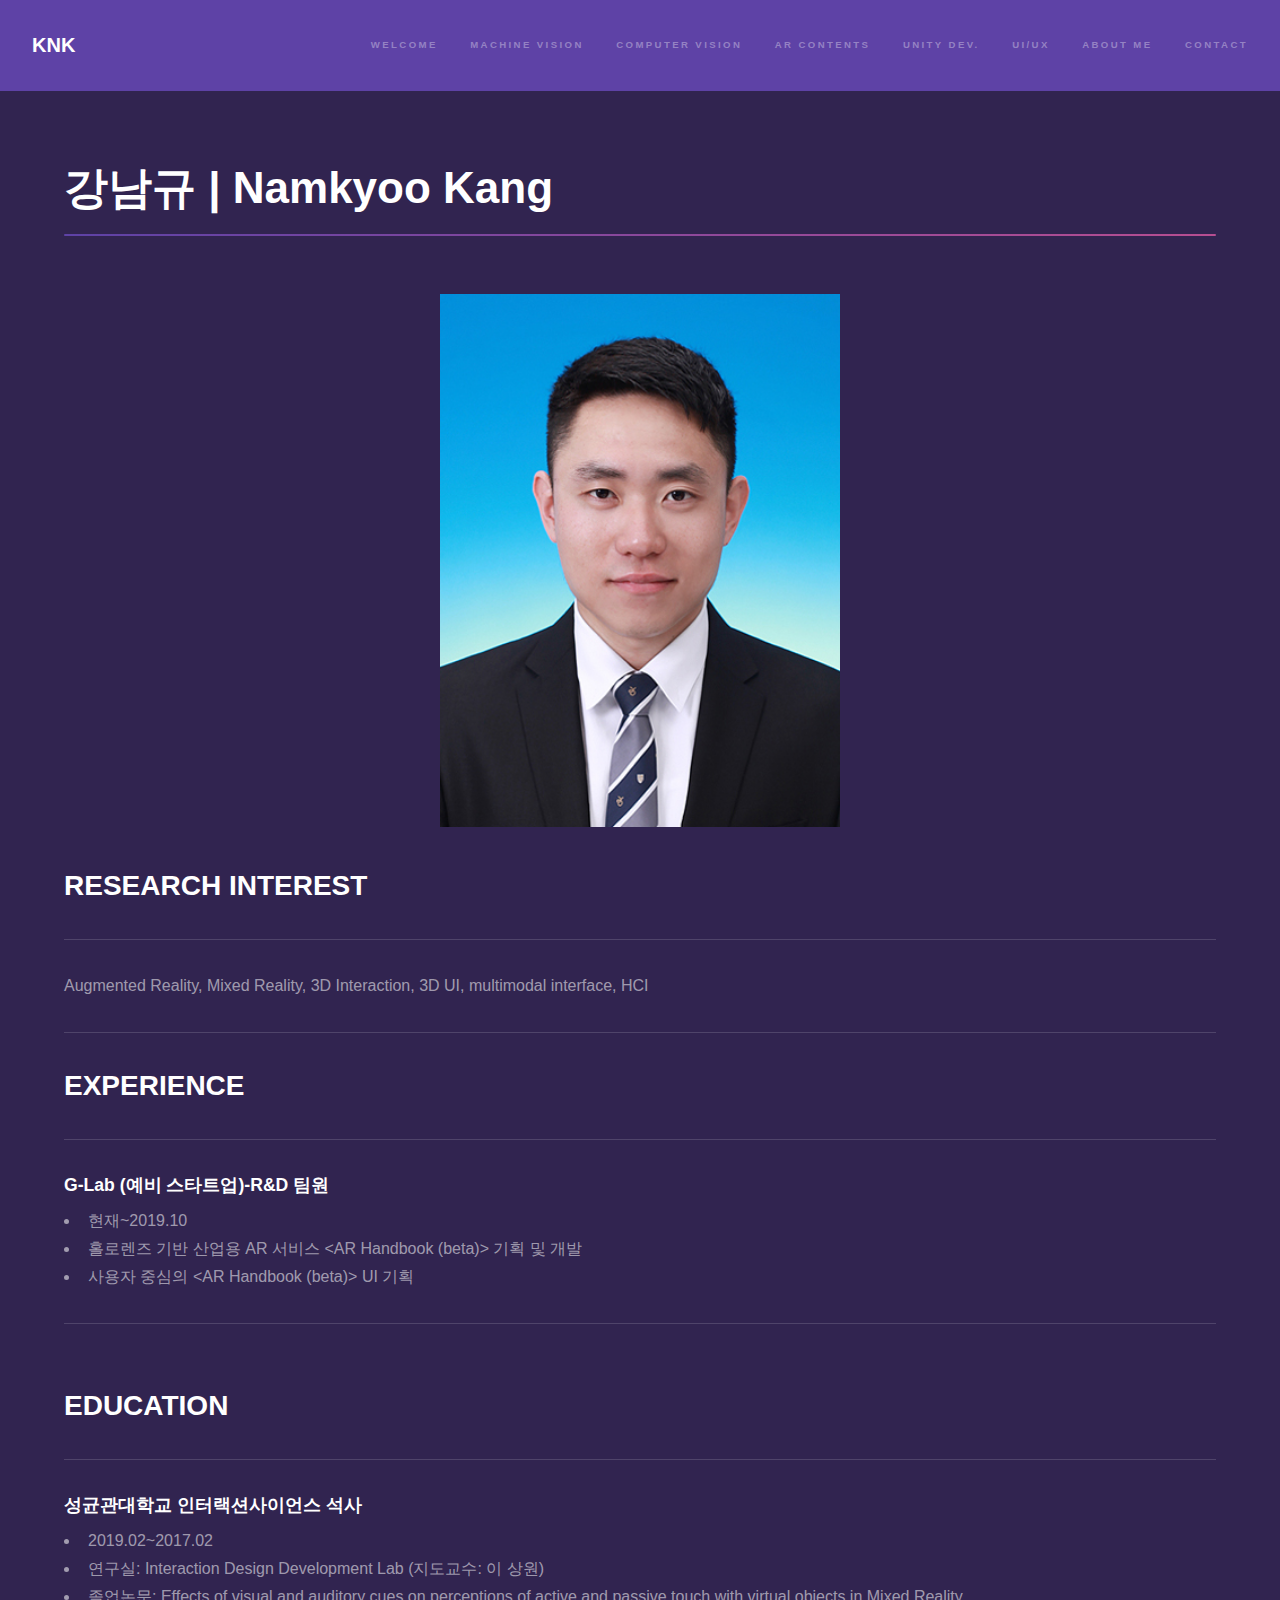
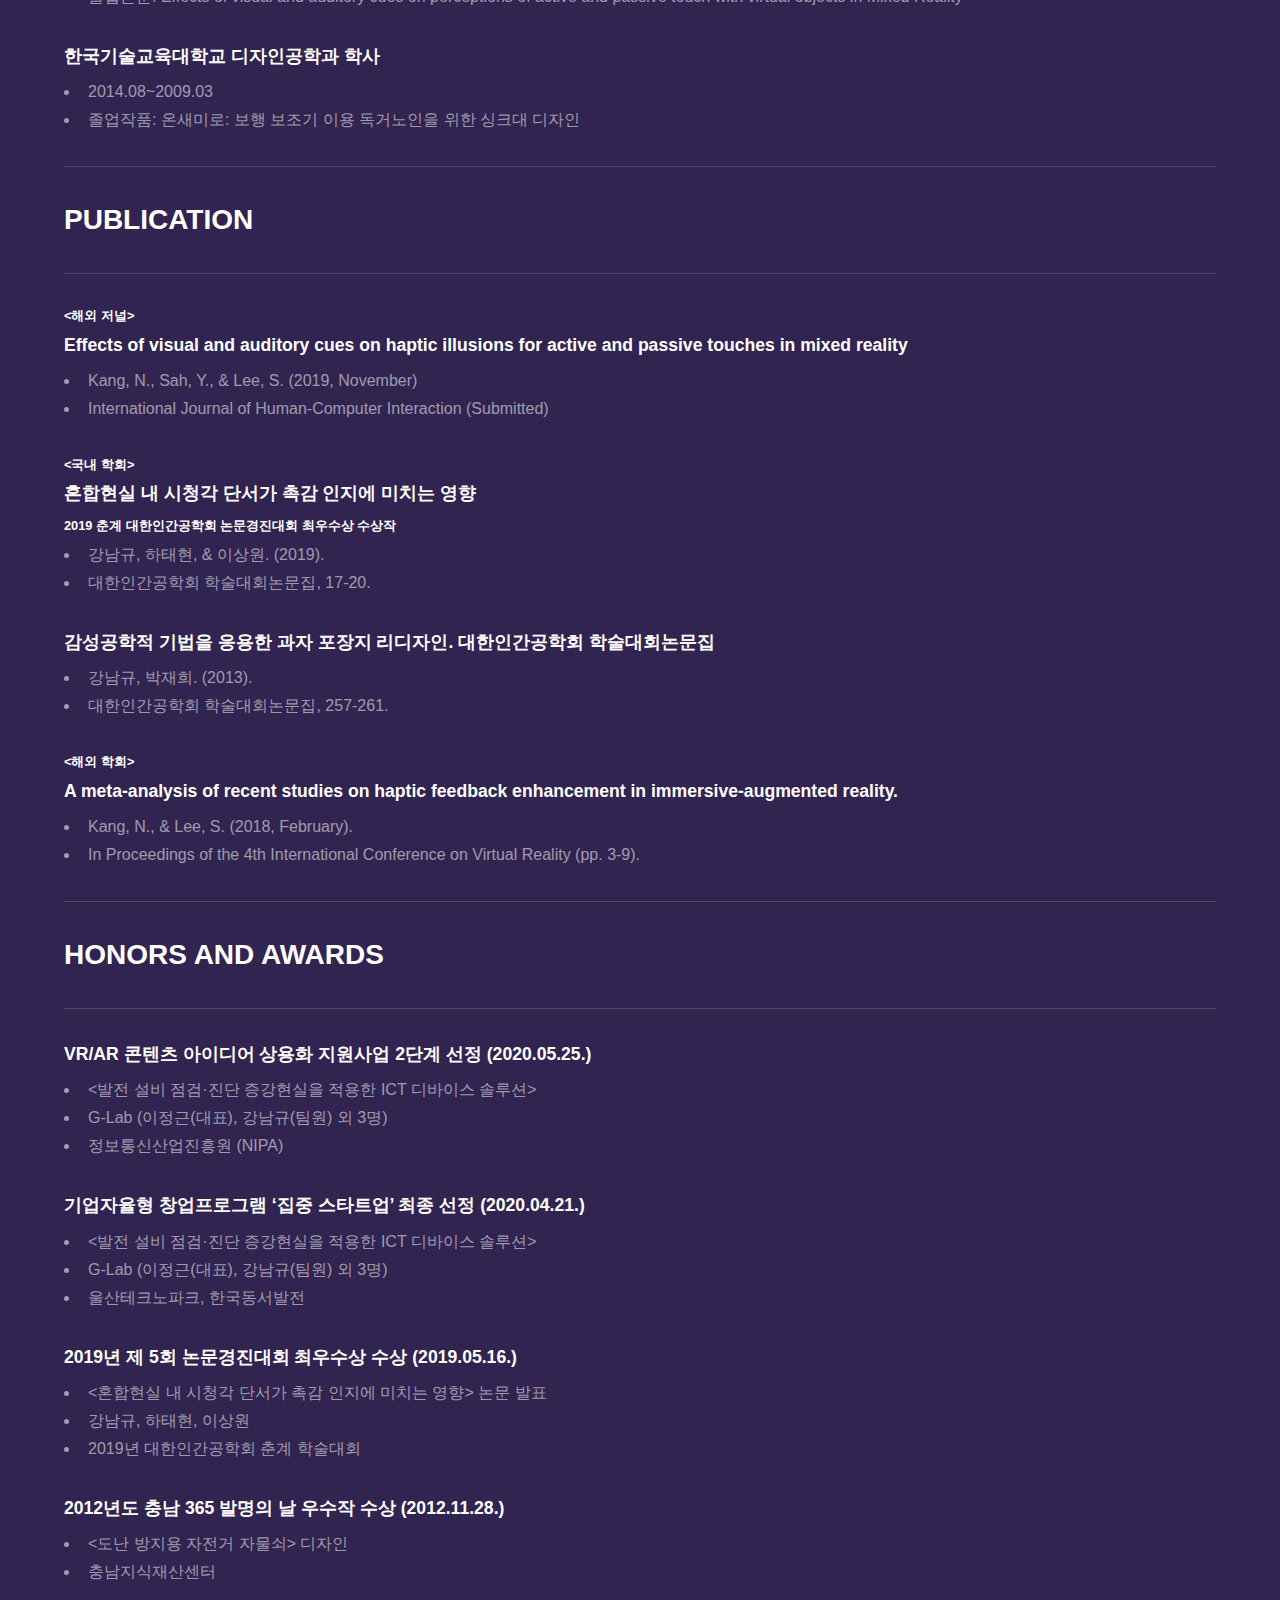
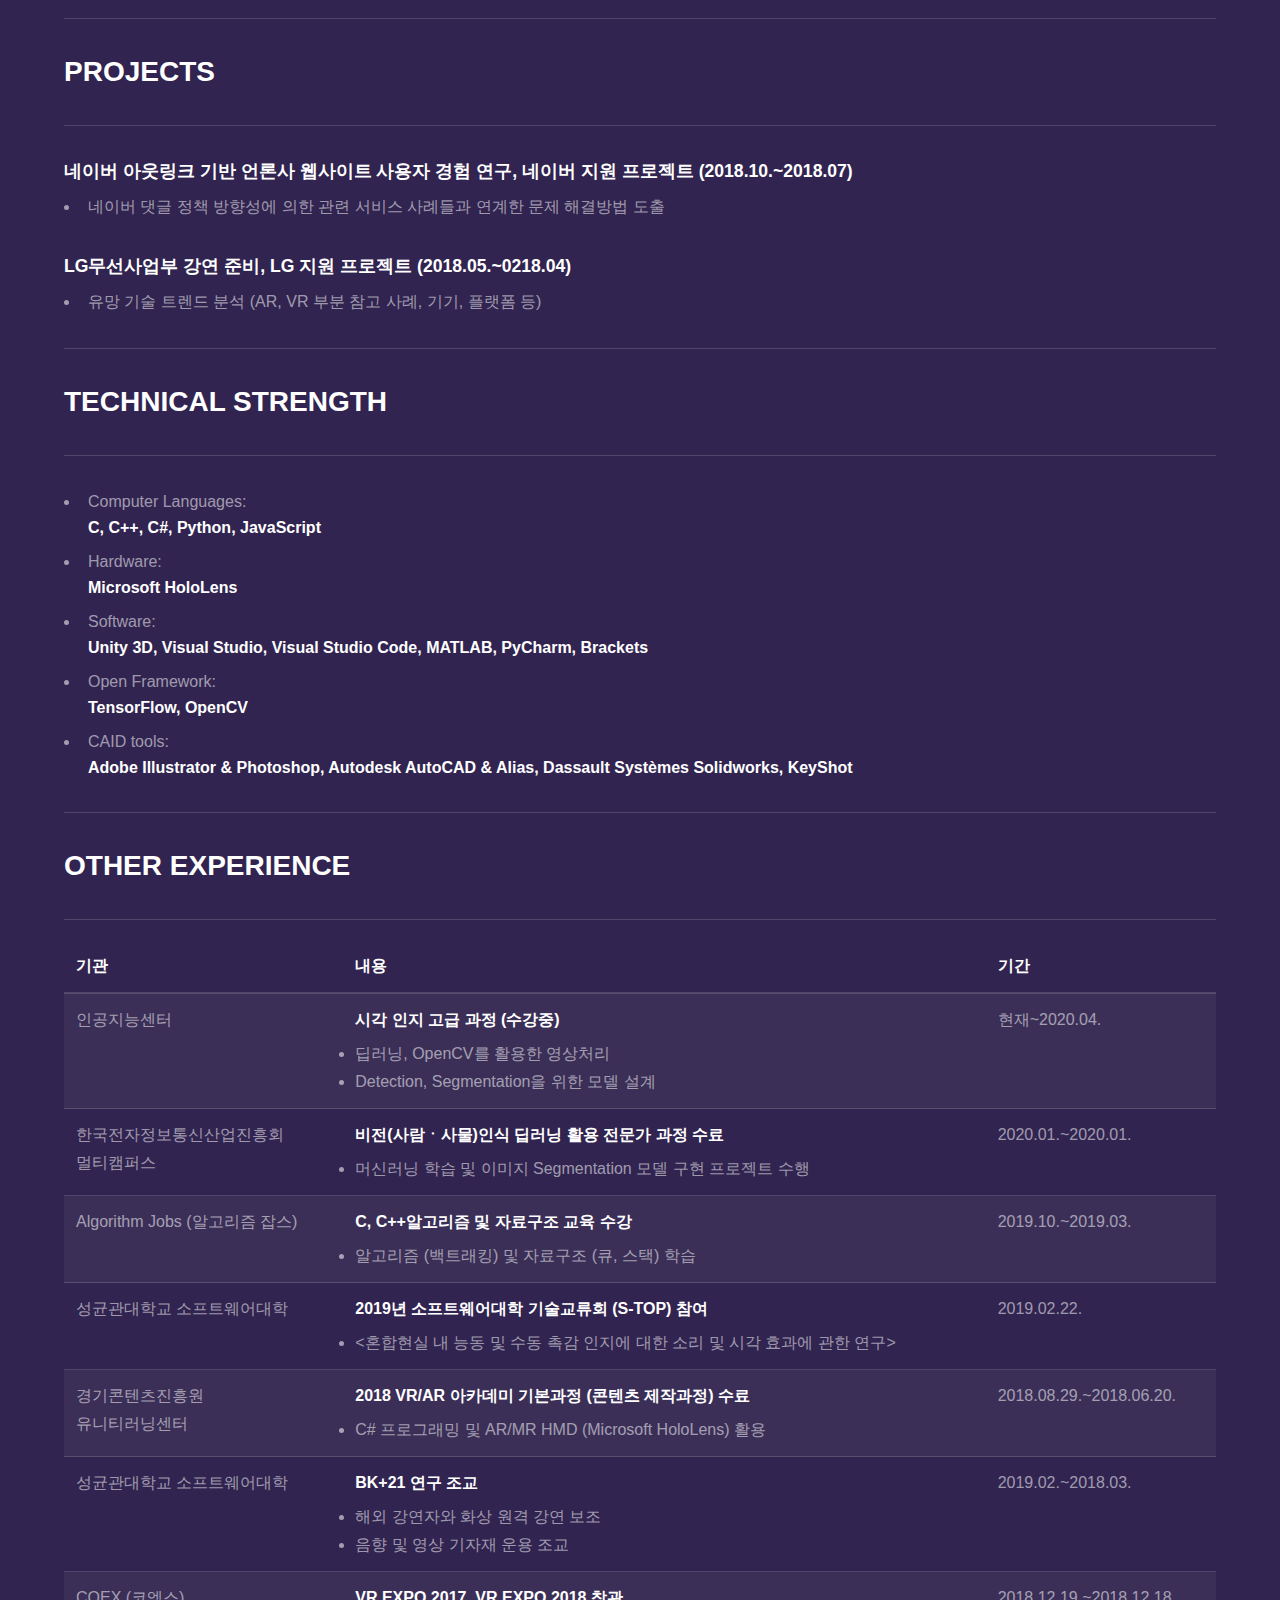
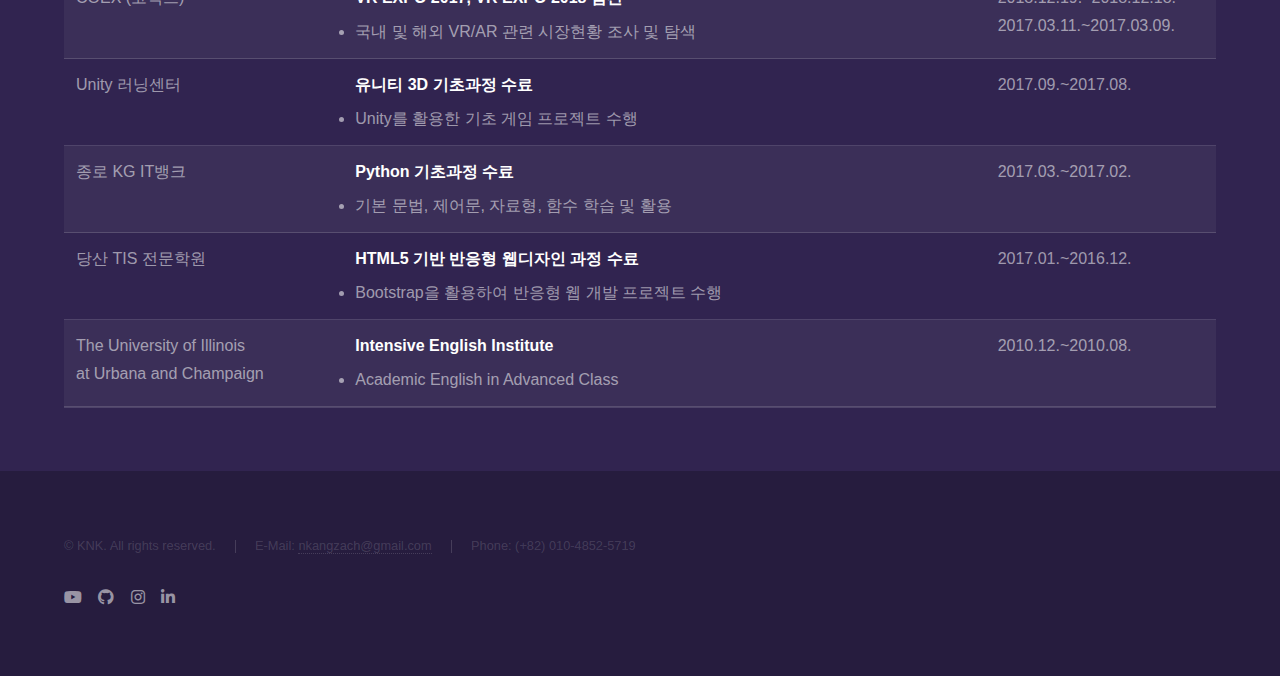
==== about_me.html @ 777b932d "add portfolio" ====
<!DOCTYPE HTML>
<!--
	Hyperspace by HTML5 UP
	html5up.net | @ajlkn
	Free for personal and commercial use under the CCA 3.0 license (html5up.net/license)
-->
<html>
	<head>
		<title>KNK - About Me</title>
		<meta charset="utf-8" />
		<meta name="viewport" content="width=device-width, initial-scale=1, user-scalable=no" />
		<link rel="stylesheet" href="assets/css/main.css" />
		<noscript><link rel="stylesheet" href="assets/css/noscript.css" /></noscript>
	</head>
	<body class="is-preload">

		<!-- Header -->
			<header id="header">
				<a href="index.html" class="title">KNK</a>
				<nav>
					<ul>
						<!-- 
						<li><a href="index.html">Home</a></li>
						<li><a href="generic.html">Generic</a></li>
						<li><a href="elements.html"  class="active">Elements</a></li> 
						-->
						<li><a href="index.html#intro">Welcome</a></li>
						<li><a href="index.html#one1">Machine vision</a></li>
						<li><a href="index.html#one2">Computer vision</a></li>
						<li><a href="index.html#one3">AR Contents</a></li>
						<li><a href="index.html#one4">Unity Dev.</a></li>
						<li><a href="index.html#one5">UI/UX</a></li>
						<li><a href="index.html#two">About Me</a></li>
						<li><a href="#footer">Contact</a></li>
					</ul>
				</nav>
			</header>
		<!-- Wrapper -->
			<div id="wrapper">
				<!-- Main -->
					<section id="main" class="wrapper">
						<div class="inner">
							<h1 class="major">강남규 | Namkyoo Kang</h1>

							<section>
								<div align="center">
									<img src="images/KNK.jpg" alt="" width="400" />
								</div>
								<pre></pre>
							</section>

							<!-- Text -->
								<section>
									<h2>RESEARCH INTEREST</h2>
									<hr />
									<div class="row">
										<div class="col-6 col-12">
											<p>Augmented Reality, Mixed Reality, 3D Interaction, 3D UI, multimodal interface, HCI</p>
											<hr />
										</div>										
									</div>
								</section>
								<section>
									<h2>EXPERIENCE</h2>
									<hr />
									<div class="row">
										<div class="col-6 col-12">
											<h3>G-Lab (예비 스타트업)-R&D 팀원</h3>
											<ul>
												<li>현재~2019.10</li>
												<li>홀로렌즈 기반 산업용 AR 서비스 &lt;AR Handbook (beta)&gt; 기획 및 개발</li>
												<li>사용자 중심의 &lt;AR Handbook (beta)&gt; UI 기획</li>
											</ul>
											<hr />	
										</div>
									</div>
									<pre></pre>
								</section>
								<section>
									<h2>EDUCATION</h2>
									<hr />
									<div class="row">
										<div class="col-6 col-12">
											<h3>성균관대학교 인터랙션사이언스 석사</h3>
											<ul>
												<li>2019.02~2017.02</li>
												<li>연구실: Interaction Design Development Lab (지도교수: 이 상원)</li>
												<li>졸업논문: Effects of visual and auditory cues on perceptions of active and passive touch with virtual objects in Mixed Reality</li>
											</ul>
											<pre></pre>
											<h3>한국기술교육대학교 디자인공학과 학사</h3>
											<ul>
												<li>2014.08~2009.03</li>
												<li>졸업작품: 온새미로: 보행 보조기 이용 독거노인을 위한 싱크대 디자인</li>
											</ul>
											<hr />
										</div>
									</div>
								</section>
								<section>
									<h2>PUBLICATION</h2>
									<hr />
									<div class="row">
										<div class="col-6 col-12">
											<h5>&lt;해외 저널&gt;</h5> 
											<h3>Effects of visual and auditory cues on haptic illusions for active and passive touches in mixed reality</h3>
											<ul>
												<li>Kang, N., Sah, Y., & Lee, S. (2019, November)</li>
												<li>International Journal of Human-Computer Interaction (Submitted)<br></li>
											</ul>
											<h5>&lt;국내 학회&gt;</h5> 
											<h3>혼합현실 내 시청각 단서가 촉감 인지에 미치는 영향</h3>
											<h5>2019 춘계 대한인간공학회 논문경진대회 최우수상 수상작</h5>
											<ul>
												<li>강남규, 하태현, & 이상원. (2019).</li>
												<li>대한인간공학회 학술대회논문집, 17-20.</li>
											</ul>
											<h3>감성공학적 기법을 응용한 과자 포장지 리디자인. 대한인간공학회 학술대회논문집</h3>
											<ul>
												<li>강남규, 박재희. (2013).</li>
												<li>대한인간공학회 학술대회논문집, 257-261.</li>
											</ul>
											<h5>&lt;해외 학회&gt;</h5>
											<h3>A meta-analysis of recent studies on haptic feedback enhancement in immersive-augmented reality.</h3>
											<ul>
												<li>Kang, N., & Lee, S. (2018, February).</li>
												<li>In Proceedings of the 4th International Conference on Virtual Reality (pp. 3-9).</li>
											</ul>
											<hr />
										</div>
									</div>
								</section>
								<section>
									<h2>HONORS AND AWARDS</h2>
									<hr />
									<div class="row">
										<div class="col-6 col-12">
											<h3>VR/AR 콘텐츠 아이디어 상용화 지원사업 2단계 선정 (2020.05.25.)</h3>
											<ul>
												<li>&lt;발전 설비 점검·진단 증강현실을 적용한 ICT 디바이스 솔루션&gt;</li>
												<li>G-Lab (이정근(대표), 강남규(팀원) 외 3명)</li>
												<li>정보통신산업진흥원 (NIPA)</li>
											</ul>
											<h3>기업자율형 창업프로그램 ‘집중 스타트업’ 최종 선정 (2020.04.21.)</h3>											
											<ul>
												<li>&lt;발전 설비 점검·진단 증강현실을 적용한 ICT 디바이스 솔루션&gt;</li>
												<li>G-Lab (이정근(대표), 강남규(팀원) 외 3명)</li>
												<li>울산테크노파크, 한국동서발전</li>
											</ul>
											<pre></pre>
											<h3>2019년 제 5회 논문경진대회 최우수상 수상 (2019.05.16.)</h3>
											<ul>
												<li>&lt;혼합현실 내 시청각 단서가 촉감 인지에 미치는 영향&gt; 논문 발표</li>
												<li>강남규, 하태현, 이상원</li>
												<li>2019년 대한인간공학회 춘계 학술대회</li>
											</ul>
											<pre></pre>
											<h3>2012년도 충남 365 발명의 날 우수작 수상 (2012.11.28.)</h3>
											<ul>
												<li>&lt;도난 방지용 자전거 자물쇠&gt; 디자인</li>
												<li>충남지식재산센터</li>
											</ul>
											<hr />
										</div>
									</div>
								</section>
								<section>
									<h2>PROJECTS</h2>
									<hr />
									<div class="row">
										<div class="col-6 col-12">
											<h3>네이버 아웃링크 기반 언론사 웹사이트 사용자 경험 연구, 네이버 지원 프로젝트 (2018.10.~2018.07)</h3>
											<ul>
												<li>네이버 댓글 정책 방향성에 의한 관련 서비스 사례들과 연계한 문제 해결방법 도출</li>
											</ul>
											<h3>LG무선사업부 강연 준비, LG 지원 프로젝트 (2018.05.~0218.04)</h3>
											<ul>
												<li>유망 기술 트렌드 분석 (AR, VR 부분 참고 사례, 기기, 플랫폼 등)</li>
											</ul>	
											<hr />										
										</div>
									</div>
								</section>
								<section>
									<h2>TECHNICAL STRENGTH</h2>
									<hr />
									<div class="row">
										<div class="col-6 col-12">
											<ul>
												<li>Computer Languages: <h4>C, C++, C#, Python, JavaScript</h4></li>
												<li>Hardware: <h4>Microsoft HoloLens</h4></li>
												<li>Software: <h4>Unity 3D, Visual Studio, Visual Studio Code, MATLAB, PyCharm, Brackets</h4></li>
												<li>Open Framework: <h4>TensorFlow, OpenCV</h4></li>
												<li>CAID tools: <h4>Adobe Illustrator & Photoshop, Autodesk AutoCAD & Alias, Dassault Systèmes Solidworks, KeyShot</h4></li>
											</ul>
											<hr />
										</div>
									</div>
								</section>
								<section>
									<h2>OTHER EXPERIENCE</h2>
									<hr />
									<div class="table-wrapper">
										<table>
											<thead>
												<tr>
													<th>기관</th>
													<th>내용</th>
													<th>기간</th>
												</tr>
											</thead>
											<tbody>
												<tr>
													<td>인공지능센터</td>
													<td><h4>시각 인지 고급 과정 (수강중)</h4> 
															<li>딥러닝, OpenCV를 활용한 영상처리</li>
															<li>Detection, Segmentation을 위한 모델 설계</li>
													</td>
													<td>현재~2020.04.</td>
												</tr>
												<tr>
													<td>한국전자정보통신산업진흥회<br />멀티캠퍼스</td>
													<td><h4>비전(사람ㆍ사물)인식 딥러닝 활용 전문가 과정 수료</h4>
															<li>머신러닝 학습 및 이미지 Segmentation 모델 구현 프로젝트 수행</li>
													</td>
													<td>2020.01.~2020.01.</td>
												</tr>
												<tr>
													<td>Algorithm Jobs (알고리즘 잡스)</td>
													<td><h4>C, C++알고리즘 및 자료구조 교육 수강</h4>
															<li>알고리즘 (백트래킹) 및 자료구조 (큐, 스택) 학습</li>
													</td>
													<td>2019.10.~2019.03.</td>
												</tr>
												<tr>
													<td>성균관대학교 소프트웨어대학</td>
													<td><h4>2019년 소프트웨어대학 기술교류회 (S-TOP) 참여</h4>
															<li>&lt;혼합현실 내 능동 및 수동 촉감 인지에 대한 소리 및 시각 효과에 관한 연구&gt;</li>
													</td>
													<td>2019.02.22.</td>
												</tr>
												<tr>
													<td>경기콘텐츠진흥원<br />유니티러닝센터</td>
													<td><h4>2018 VR/AR 아카데미 기본과정 (콘텐츠 제작과정) 수료</h4>
															<li>C# 프로그래밍 및 AR/MR HMD (Microsoft HoloLens) 활용</li>
													</td>
													<td>2018.08.29.~2018.06.20.</td>
												</tr>
												<tr>
													<td>성균관대학교 소프트웨어대학</td>
													<td><h4>BK+21 연구 조교</h4>
															<li>해외 강연자와 화상 원격 강연 보조</li>
															<li>음향 및 영상 기자재 운용 조교</li>
													</td>
													<td>2019.02.~2018.03.</td>
												</tr>
												<tr>
													<td>COEX (코엑스)</td>
													<td><h4>VR EXPO 2017, VR EXPO 2018 참관</h4>
															<li>국내 및 해외 VR/AR 관련 시장현황 조사 및 탐색</li>
													</td>
													<td>2018.12.19.~2018.12.18.<br />2017.03.11.~2017.03.09.</td>
												</tr>
												<tr>
													<td>Unity 러닝센터</td>
													<td><h4>유니티 3D 기초과정 수료</h4>
														<li>Unity를 활용한 기초 게임 프로젝트 수행</li>
													</td>
													<td>2017.09.~2017.08.</td>
												</tr>
												<tr>
													<td>종로 KG IT뱅크</td>
													<td><h4>Python 기초과정 수료</h4>
														<li>기본 문법, 제어문, 자료형, 함수 학습 및 활용</li>
													</td>
													<td>2017.03.~2017.02.</td>
												</tr>
												<tr>
													<td>당산 TIS 전문학원</td>
													<td><h4>HTML5 기반 반응형 웹디자인 과정 수료</h4>
														<li>Bootstrap을 활용하여 반응형 웹 개발 프로젝트 수행</li>
													</td>
													<td>2017.01.~2016.12.</td>
												</tr>
												<tr>
													<td>The University of Illinois <br />at Urbana and Champaign </td>
													<td><h4>Intensive English Institute</h4>
														<li>Academic English in Advanced Class</li>
													</td>
													<td>2010.12.~2010.08.</td>
												</tr>
											</tbody>
											<tfoot>
												<tr>
													
													
												</tr>
											</tfoot>
										</table>
									</div>
								</section>

						</div>
					</section>
			</div>

		<!-- Footer -->
			<footer id="footer" class="wrapper alt">
				<div class="inner">
					<ul class="menu">
						<li>&copy; KNK. All rights reserved.</li><li>E-Mail: <a href="nkangzach@gmail.com">nkangzach@gmail.com</a></li><li>Phone: (+82) 010-4852-5719</li>
					</ul>
					<ul class="icons">
						<li><a href="https://www.youtube.com/channel/UCaYa99fMhyLiehSfQ4K0WZg" class="icon brands fa-youtube" ><span class="label">YouTube</span></a></li>
						<li><a href="https://github.com/ZachNK" class="icon brands fa-github"><span class="label">GitHub</span></a></li>
						<li><a href="https://www.instagram.com/6fc5ce/" class="icon brands fa-instagram"><span class="label">Instagram</span></a></li>
						<li><a href="https://www.linkedin.com/in/namkyoo-kang-3b7738146/" class="icon brands fa-linkedin-in"><span class="label">LinkedIn</span></a></li>
					</ul>
				</div>
			</footer>

		<!-- Scripts -->
			<script src="assets/js/jquery.min.js"></script>
			<script src="assets/js/jquery.scrollex.min.js"></script>
			<script src="assets/js/jquery.scrolly.min.js"></script>
			<script src="assets/js/browser.min.js"></script>
			<script src="assets/js/breakpoints.min.js"></script>
			<script src="assets/js/util.js"></script>
			<script src="assets/js/main.js"></script>

	</body>
</html>
---- assets/css/main.css ----
@import url(fontawesome-all.min.css);

/*
	Hyperspace by HTML5 UP
	html5up.net | @ajlkn
	Free for personal and commercial use under the CCA 3.0 license (html5up.net/license)
*/

html, body, div, span, applet, object,
iframe, h1, h2, h3, h4, h5, h6, p, blockquote,
pre, a, abbr, acronym, address, big, cite,
code, del, dfn, em, img, ins, kbd, q, s, samp,
small, strike, strong, sub, sup, tt, var, b,
u, i, center, dl, dt, dd, ol, ul, li, fieldset,
form, label, legend, table, caption, tbody,
tfoot, thead, tr, th, td, article, aside,
canvas, details, embed, figure, figcaption,
footer, header, hgroup, menu, nav, output, ruby,
section, summary, time, mark, audio, video {
	margin: 0;
	padding: 0;
	border: 0;
	font-size: 100%;
	font: inherit;
	vertical-align: baseline;}

article, aside, details, figcaption, figure,
footer, header, hgroup, menu, nav, section {
	display: block;}

body {
	line-height: 1;
}

ol, ul {
	list-style: none;
}

blockquote, q {
	quotes: none;
}

	blockquote:before, blockquote:after, q:before, q:after {
		content: '';
		content: none;
	}

table {
	border-collapse: collapse;
	border-spacing: 0;
}

body {
	-webkit-text-size-adjust: none;
}

mark {
	background-color: transparent;
	color: inherit;
}

input::-moz-focus-inner {
	border: 0;
	padding: 0;
}

input, select, textarea {
	-moz-appearance: none;
	-webkit-appearance: none;
	-ms-appearance: none;
	appearance: none;
}

/* Basic */

	@-ms-viewport {
		width: device-width;
	}

	body {
		-ms-overflow-style: scrollbar;
	}

	@media screen and (max-width: 480px) {

		html, body {
			min-width: 320px;
		}

	}

	html {
		box-sizing: border-box;
	}

	*, *:before, *:after {
		box-sizing: inherit;
	}

	body {
		background: #312450;
	}

		body.is-preload *, body.is-preload *:before, body.is-preload *:after {
			-moz-animation: none !important;
			-webkit-animation: none !important;
			-ms-animation: none !important;
			animation: none !important;
			-moz-transition: none !important;
			-webkit-transition: none !important;
			-ms-transition: none !important;
			transition: none !important;
		}
/* 추가 기능 */
/* 감싸는 div */
	.wrap {
		position: relative;
		width: 100%;
		margin: 0 auto;
	}

/* 확대될 타겟이미지*/
	.target {
		display: block;
		width: 100%;
	}

/* 돋보기 */
	.magnifier {
		width: 500px;
		height: 500px;
		position: absolute;
		border-radius: 100%;
		box-shadow: 0 0 0 3px rgba(255, 255, 255, 0.85), 0 0 3px 3px rgba(0, 0, 0, 0.25);
		display: none;
	}


/* Type */

	body, input, select, textarea {
		color: rgba(255, 255, 255, 0.55);
		font-family: Arial, Helvetica, sans-serif;
		font-size: 16.5pt;
		font-weight: normal;
		line-height: 1.75;
		
	}

		@media screen and (max-width: 1680px) {

			body, input, select, textarea {
				font-size: 13pt;
			}

		}

		@media screen and (max-width: 1280px) {

			body, input, select, textarea {
				font-size: 12pt;
			}

		}

		@media screen and (max-width: 360px) {

			body, input, select, textarea {
				font-size: 11pt;
			}

		}

	a {
		-moz-transition: color 0.2s ease, border-bottom-color 0.2s ease;
		-webkit-transition: color 0.2s ease, border-bottom-color 0.2s ease;
		-ms-transition: color 0.2s ease, border-bottom-color 0.2s ease;
		transition: color 0.2s ease, border-bottom-color 0.2s ease;
		border-bottom: dotted 1px rgba(255, 255, 255, 0.35);
		color: inherit;
		text-decoration: none;
	}

		a:hover {
			border-bottom-color: transparent;
			color: #ffffff;
		}

	strong, b {
		color: #ffffff;
		font-weight: bold;
	}

	em, i {
		font-style: italic;
	}

	p {
		margin: 0 0 2em 0;
		
		
	}

	h1, h2, h3, h4, h5, h6 {
		color: #ffffff;
		font-weight: bold;
		line-height: 1.5;
		margin: 0 0 0.5em 0;
	}

		h1 a, h2 a, h3 a, h4 a, h5 a, h6 a {
			color: inherit;
			text-decoration: none;
		}

	h1 {
		font-size: 2.75em;
	}

		h1.major {
			margin: 0 0 1.3em 0;
			position: relative;
			padding-bottom: 0.35em;
		}

			h1.major:after {
				background-image: -moz-linear-gradient(to right, #5e42a6, #b74e91);
				background-image: -webkit-linear-gradient(to right, #5e42a6, #b74e91);
				background-image: -ms-linear-gradient(to right, #5e42a6, #b74e91);
				background-image: linear-gradient(to right, #5e42a6, #b74e91);
				-moz-transition: max-width 0.2s ease;
				-webkit-transition: max-width 0.2s ease;
				-ms-transition: max-width 0.2s ease;
				transition: max-width 0.2s ease;
				border-radius: 0.2em;
				bottom: 0;
				content: '';
				height: 0.05em;
				position: absolute;
				right: 0;
				width: 100%;
			}

	h2 {
		font-size: 1.75em;
	}

	h3 {
		font-size: 1.1em;
	}

	h4 {
		font-size: 1em;
	}

	h5 {
		font-size: 0.8em;
	}

	h6 {
		font-size: 0.6em;
	}

	@media screen and (max-width: 736px) {

		h1 {
			font-size: 2em;
		}

		h2 {
			font-size: 1.25em;
		}

		h3 {
			font-size: 1em;
		}

		h4 {
			font-size: 0.8em;
		}

		h5 {
			font-size: 0.6em;
		}

		h6 {
			font-size: 0.6em;
		}

	}

	sub {
		font-size: 0.8em;
		position: relative;
		top: 0.5em;
	}

	sup {
		font-size: 0.8em;
		position: relative;
		top: -0.5em;
	}

	blockquote {
		border-left: solid 4px rgba(255, 255, 255, 0.15);
		font-style: italic;
		margin: 0 0 2em 0;
		padding: 0.5em 0 0.5em 2em;
	}

	code {
		background: rgba(255, 255, 255, 0.05);
		border-radius: 0.25em;
		border: solid 1px rgba(255, 255, 255, 0.15);
		font-family: "Courier New", monospace;
		font-size: 0.9em;
		margin: 0 0.25em;
		padding: 0.25em 0.65em;
	}

	pre {
		-webkit-overflow-scrolling: touch;
		font-family: "Courier New", monospace;
		font-size: 0.9em;
		margin: 0 0 2em 0;
	}

		pre code {
			display: block;
			line-height: 1.75em;
			padding: 1em 1.5em;
			overflow-x: auto;
		}

	hr {
		border: 0;
		border-bottom: solid 1px rgba(255, 255, 255, 0.15);
		margin: 2em 0;
	}

		hr.major {
			margin: 3em 0;
		}

	.align-left {
		text-align: left;
	}

	.align-center {
		text-align: center;
	}

	.align-right {
		text-align: right;
	}

/* Row */

	.row {
		display: flex;
		flex-wrap: wrap;
		box-sizing: border-box;
		align-items: stretch;
	}

		.row > * {
			box-sizing: border-box;
		}

		.row.gtr-uniform > * > :last-child {
			margin-bottom: 0;
		}

		.row.aln-left {
			justify-content: flex-start;
		}

		.row.aln-center {
			justify-content: center;
		}

		.row.aln-right {
			justify-content: flex-end;
		}

		.row.aln-top {
			align-items: flex-start;
		}

		.row.aln-middle {
			align-items: center;
		}

		.row.aln-bottom {
			align-items: flex-end;
		}

		.row > .imp {
			order: -1;
		}

		.row > .col-1 {
			width: 8.33333%;
		}

		.row > .off-1 {
			margin-left: 8.33333%;
		}

		.row > .col-2 {
			width: 16.66667%;
		}

		.row > .off-2 {
			margin-left: 16.66667%;
		}

		.row > .col-3 {
			width: 25%;
		}

		.row > .off-3 {
			margin-left: 25%;
		}

		.row > .col-4 {
			width: 33.33333%;
		}

		.row > .off-4 {
			margin-left: 33.33333%;
		}

		.row > .col-5 {
			width: 41.66667%;
		}

		.row > .off-5 {
			margin-left: 41.66667%;
		}

		.row > .col-6 {
			width: 50%;
		}

		.row > .off-6 {
			margin-left: 50%;
		}

		.row > .col-7 {
			width: 58.33333%;
		}

		.row > .off-7 {
			margin-left: 58.33333%;
		}

		.row > .col-8 {
			width: 66.66667%;
		}

		.row > .off-8 {
			margin-left: 66.66667%;
		}

		.row > .col-9 {
			width: 75%;
		}

		.row > .off-9 {
			margin-left: 75%;
		}

		.row > .col-10 {
			width: 83.33333%;
		}

		.row > .off-10 {
			margin-left: 83.33333%;
		}

		.row > .col-11 {
			width: 91.66667%;
		}

		.row > .off-11 {
			margin-left: 91.66667%;
		}

		.row > .col-12 {
			width: 100%;
		}

		.row > .off-12 {
			margin-left: 100%;
		}

		.row.gtr-0 {
			margin-top: 0;
			margin-left: 0em;
		}

			.row.gtr-0 > * {
				padding: 0 0 0 0em;
			}

			.row.gtr-0.gtr-uniform {
				margin-top: 0em;
			}

				.row.gtr-0.gtr-uniform > * {
					padding-top: 0em;
				}

		.row.gtr-25 {
			margin-top: 0;
			margin-left: -0.375em;
		}

			.row.gtr-25 > * {
				padding: 0 0 0 0.375em;
			}

			.row.gtr-25.gtr-uniform {
				margin-top: -0.375em;
			}

				.row.gtr-25.gtr-uniform > * {
					padding-top: 0.375em;
				}

		.row.gtr-50 {
			margin-top: 0;
			margin-left: -0.75em;
		}

			.row.gtr-50 > * {
				padding: 0 0 0 0.75em;
			}

			.row.gtr-50.gtr-uniform {
				margin-top: -0.75em;
			}

				.row.gtr-50.gtr-uniform > * {
					padding-top: 0.75em;
				}

		.row {
			margin-top: 0;
			margin-left: -1.5em;
		}

			.row > * {
				padding: 0 0 0 1.5em;
			}

			.row.gtr-uniform {
				margin-top: -1.5em;
			}

				.row.gtr-uniform > * {
					padding-top: 1.5em;
				}

		.row.gtr-150 {
			margin-top: 0;
			margin-left: -2.25em;
		}

			.row.gtr-150 > * {
				padding: 0 0 0 2.25em;
			}

			.row.gtr-150.gtr-uniform {
				margin-top: -2.25em;
			}

				.row.gtr-150.gtr-uniform > * {
					padding-top: 2.25em;
				}

		.row.gtr-200 {
			margin-top: 0;
			margin-left: -3em;
		}

			.row.gtr-200 > * {
				padding: 0 0 0 3em;
			}

			.row.gtr-200.gtr-uniform {
				margin-top: -3em;
			}

				.row.gtr-200.gtr-uniform > * {
					padding-top: 3em;
				}

		@media screen and (max-width: 1680px) {

			.row {
				display: flex;
				flex-wrap: wrap;
				box-sizing: border-box;
				align-items: stretch;
			}

				.row > * {
					box-sizing: border-box;
				}

				.row.gtr-uniform > * > :last-child {
					margin-bottom: 0;
				}

				.row.aln-left {
					justify-content: flex-start;
				}

				.row.aln-center {
					justify-content: center;
				}

				.row.aln-right {
					justify-content: flex-end;
				}

				.row.aln-top {
					align-items: flex-start;
				}

				.row.aln-middle {
					align-items: center;
				}

				.row.aln-bottom {
					align-items: flex-end;
				}

				.row > .imp-xlarge {
					order: -1;
				}

				.row > .col-1-xlarge {
					width: 8.33333%;
				}

				.row > .off-1-xlarge {
					margin-left: 8.33333%;
				}

				.row > .col-2-xlarge {
					width: 16.66667%;
				}

				.row > .off-2-xlarge {
					margin-left: 16.66667%;
				}

				.row > .col-3-xlarge {
					width: 25%;
				}

				.row > .off-3-xlarge {
					margin-left: 25%;
				}

				.row > .col-4-xlarge {
					width: 33.33333%;
				}

				.row > .off-4-xlarge {
					margin-left: 33.33333%;
				}

				.row > .col-5-xlarge {
					width: 41.66667%;
				}

				.row > .off-5-xlarge {
					margin-left: 41.66667%;
				}

				.row > .col-6-xlarge {
					width: 50%;
				}

				.row > .off-6-xlarge {
					margin-left: 50%;
				}

				.row > .col-7-xlarge {
					width: 58.33333%;
				}

				.row > .off-7-xlarge {
					margin-left: 58.33333%;
				}

				.row > .col-8-xlarge {
					width: 66.66667%;
				}

				.row > .off-8-xlarge {
					margin-left: 66.66667%;
				}

				.row > .col-9-xlarge {
					width: 75%;
				}

				.row > .off-9-xlarge {
					margin-left: 75%;
				}

				.row > .col-10-xlarge {
					width: 83.33333%;
				}

				.row > .off-10-xlarge {
					margin-left: 83.33333%;
				}

				.row > .col-11-xlarge {
					width: 91.66667%;
				}

				.row > .off-11-xlarge {
					margin-left: 91.66667%;
				}

				.row > .col-12-xlarge {
					width: 100%;
				}

				.row > .off-12-xlarge {
					margin-left: 100%;
				}

				.row.gtr-0 {
					margin-top: 0;
					margin-left: 0em;
				}

					.row.gtr-0 > * {
						padding: 0 0 0 0em;
					}

					.row.gtr-0.gtr-uniform {
						margin-top: 0em;
					}

						.row.gtr-0.gtr-uniform > * {
							padding-top: 0em;
						}

				.row.gtr-25 {
					margin-top: 0;
					margin-left: -0.375em;
				}

					.row.gtr-25 > * {
						padding: 0 0 0 0.375em;
					}

					.row.gtr-25.gtr-uniform {
						margin-top: -0.375em;
					}

						.row.gtr-25.gtr-uniform > * {
							padding-top: 0.375em;
						}

				.row.gtr-50 {
					margin-top: 0;
					margin-left: -0.75em;
				}

					.row.gtr-50 > * {
						padding: 0 0 0 0.75em;
					}

					.row.gtr-50.gtr-uniform {
						margin-top: -0.75em;
					}

						.row.gtr-50.gtr-uniform > * {
							padding-top: 0.75em;
						}

				.row {
					margin-top: 0;
					margin-left: -1.5em;
				}

					.row > * {
						/* padding: 0 0 0 1.5em; */
						padding: 0 0 0 0;
					}

					.row.gtr-uniform {
						margin-top: -1.5em;
					}

						.row.gtr-uniform > * {
							padding-top: 1.5em;
						}

				.row.gtr-150 {
					margin-top: 0;
					margin-left: -2.25em;
				}

					.row.gtr-150 > * {
						padding: 0 0 0 2.25em;
					}

					.row.gtr-150.gtr-uniform {
						margin-top: -2.25em;
					}

						.row.gtr-150.gtr-uniform > * {
							padding-top: 2.25em;
						}

				.row.gtr-200 {
					margin-top: 0;
					margin-left: -3em;
				}

					.row.gtr-200 > * {
						padding: 0 0 0 3em;
					}

					.row.gtr-200.gtr-uniform {
						margin-top: -3em;
					}

						.row.gtr-200.gtr-uniform > * {
							padding-top: 3em;
						}

		}

		@media screen and (max-width: 1280px) {

			.row {
				display: flex;
				flex-wrap: wrap;
				box-sizing: border-box;
				align-items: stretch;
			}

				.row > * {
					box-sizing: border-box;
				}

				.row.gtr-uniform > * > :last-child {
					margin-bottom: 0;
				}

				.row.aln-left {
					justify-content: flex-start;
				}

				.row.aln-center {
					justify-content: center;
				}

				.row.aln-right {
					justify-content: flex-end;
				}

				.row.aln-top {
					align-items: flex-start;
				}

				.row.aln-middle {
					align-items: center;
				}

				.row.aln-bottom {
					align-items: flex-end;
				}

				.row > .imp-large {
					order: -1;
				}

				.row > .col-1-large {
					width: 8.33333%;
				}

				.row > .off-1-large {
					margin-left: 8.33333%;
				}

				.row > .col-2-large {
					width: 16.66667%;
				}

				.row > .off-2-large {
					margin-left: 16.66667%;
				}

				.row > .col-3-large {
					width: 25%;
				}

				.row > .off-3-large {
					margin-left: 25%;
				}

				.row > .col-4-large {
					width: 33.33333%;
				}

				.row > .off-4-large {
					margin-left: 33.33333%;
				}

				.row > .col-5-large {
					width: 41.66667%;
				}

				.row > .off-5-large {
					margin-left: 41.66667%;
				}

				.row > .col-6-large {
					width: 50%;
				}

				.row > .off-6-large {
					margin-left: 50%;
				}

				.row > .col-7-large {
					width: 58.33333%;
				}

				.row > .off-7-large {
					margin-left: 58.33333%;
				}

				.row > .col-8-large {
					width: 66.66667%;
				}

				.row > .off-8-large {
					margin-left: 66.66667%;
				}

				.row > .col-9-large {
					width: 75%;
				}

				.row > .off-9-large {
					margin-left: 75%;
				}

				.row > .col-10-large {
					width: 83.33333%;
				}

				.row > .off-10-large {
					margin-left: 83.33333%;
				}

				.row > .col-11-large {
					width: 91.66667%;
				}

				.row > .off-11-large {
					margin-left: 91.66667%;
				}

				.row > .col-12-large {
					width: 100%;
				}

				.row > .off-12-large {
					margin-left: 100%;
				}

				.row.gtr-0 {
					margin-top: 0;
					margin-left: 0em;
				}

					.row.gtr-0 > * {
						padding: 0 0 0 0em;
					}

					.row.gtr-0.gtr-uniform {
						margin-top: 0em;
					}

						.row.gtr-0.gtr-uniform > * {
							padding-top: 0em;
						}

				.row.gtr-25 {
					margin-top: 0;
					margin-left: -0.375em;
				}

					.row.gtr-25 > * {
						padding: 0 0 0 0.375em;
					}

					.row.gtr-25.gtr-uniform {
						margin-top: -0.375em;
					}

						.row.gtr-25.gtr-uniform > * {
							padding-top: 0.375em;
						}

				.row.gtr-50 {
					margin-top: 0;
					margin-left: -0.75em;
				}

					.row.gtr-50 > * {
						padding: 0 0 0 0.75em;
					}

					.row.gtr-50.gtr-uniform {
						margin-top: -0.75em;
					}

						.row.gtr-50.gtr-uniform > * {
							padding-top: 0.75em;
						}

				.row {
					margin-top: 0;
					margin-left: -1.5em;
				}

					.row > * {
						padding: 0 0 0 1.5em;
					}

					.row.gtr-uniform {
						margin-top: -1.5em;
					}

						.row.gtr-uniform > * {
							padding-top: 1.5em;
						}

				.row.gtr-150 {
					margin-top: 0;
					margin-left: -2.25em;
				}

					.row.gtr-150 > * {
						padding: 0 0 0 2.25em;
					}

					.row.gtr-150.gtr-uniform {
						margin-top: -2.25em;
					}

						.row.gtr-150.gtr-uniform > * {
							padding-top: 2.25em;
						}

				.row.gtr-200 {
					margin-top: 0;
					margin-left: -3em;
				}

					.row.gtr-200 > * {
						padding: 0 0 0 3em;
					}

					.row.gtr-200.gtr-uniform {
						margin-top: -3em;
					}

						.row.gtr-200.gtr-uniform > * {
							padding-top: 3em;
						}

		}

		@media screen and (max-width: 980px) {

			.row {
				display: flex;
				flex-wrap: wrap;
				box-sizing: border-box;
				align-items: stretch;
			}

				.row > * {
					box-sizing: border-box;
				}

				.row.gtr-uniform > * > :last-child {
					margin-bottom: 0;
				}

				.row.aln-left {
					justify-content: flex-start;
				}

				.row.aln-center {
					justify-content: center;
				}

				.row.aln-right {
					justify-content: flex-end;
				}

				.row.aln-top {
					align-items: flex-start;
				}

				.row.aln-middle {
					align-items: center;
				}

				.row.aln-bottom {
					align-items: flex-end;
				}

				.row > .imp-medium {
					order: -1;
				}

				.row > .col-1-medium {
					width: 8.33333%;
				}

				.row > .off-1-medium {
					margin-left: 8.33333%;
				}

				.row > .col-2-medium {
					width: 16.66667%;
				}

				.row > .off-2-medium {
					margin-left: 16.66667%;
				}

				.row > .col-3-medium {
					width: 25%;
				}

				.row > .off-3-medium {
					margin-left: 25%;
				}

				.row > .col-4-medium {
					width: 33.33333%;
				}

				.row > .off-4-medium {
					margin-left: 33.33333%;
				}

				.row > .col-5-medium {
					width: 41.66667%;
				}

				.row > .off-5-medium {
					margin-left: 41.66667%;
				}

				.row > .col-6-medium {
					width: 50%;
				}

				.row > .off-6-medium {
					margin-left: 50%;
				}

				.row > .col-7-medium {
					width: 58.33333%;
				}

				.row > .off-7-medium {
					margin-left: 58.33333%;
				}

				.row > .col-8-medium {
					width: 66.66667%;
				}

				.row > .off-8-medium {
					margin-left: 66.66667%;
				}

				.row > .col-9-medium {
					width: 75%;
				}

				.row > .off-9-medium {
					margin-left: 75%;
				}

				.row > .col-10-medium {
					width: 83.33333%;
				}

				.row > .off-10-medium {
					margin-left: 83.33333%;
				}

				.row > .col-11-medium {
					width: 91.66667%;
				}

				.row > .off-11-medium {
					margin-left: 91.66667%;
				}

				.row > .col-12-medium {
					width: 100%;
				}

				.row > .off-12-medium {
					margin-left: 100%;
				}

				.row.gtr-0 {
					margin-top: 0;
					margin-left: 0em;
				}

					.row.gtr-0 > * {
						padding: 0 0 0 0em;
					}

					.row.gtr-0.gtr-uniform {
						margin-top: 0em;
					}

						.row.gtr-0.gtr-uniform > * {
							padding-top: 0em;
						}

				.row.gtr-25 {
					margin-top: 0;
					margin-left: -0.375em;
				}

					.row.gtr-25 > * {
						padding: 0 0 0 0.375em;
					}

					.row.gtr-25.gtr-uniform {
						margin-top: -0.375em;
					}

						.row.gtr-25.gtr-uniform > * {
							padding-top: 0.375em;
						}

				.row.gtr-50 {
					margin-top: 0;
					margin-left: -0.75em;
				}

					.row.gtr-50 > * {
						padding: 0 0 0 0.75em;
					}

					.row.gtr-50.gtr-uniform {
						margin-top: -0.75em;
					}

						.row.gtr-50.gtr-uniform > * {
							padding-top: 0.75em;
						}

				.row {
					margin-top: 0;
					margin-left: -1.5em;
				}

					.row > * {
						padding: 0 0 0 1.5em;
					}

					.row.gtr-uniform {
						margin-top: -1.5em;
					}

						.row.gtr-uniform > * {
							padding-top: 1.5em;
						}

				.row.gtr-150 {
					margin-top: 0;
					margin-left: -2.25em;
				}

					.row.gtr-150 > * {
						padding: 0 0 0 2.25em;
					}

					.row.gtr-150.gtr-uniform {
						margin-top: -2.25em;
					}

						.row.gtr-150.gtr-uniform > * {
							padding-top: 2.25em;
						}

				.row.gtr-200 {
					margin-top: 0;
					margin-left: -3em;
				}

					.row.gtr-200 > * {
						padding: 0 0 0 3em;
					}

					.row.gtr-200.gtr-uniform {
						margin-top: -3em;
					}

						.row.gtr-200.gtr-uniform > * {
							padding-top: 3em;
						}

		}

		@media screen and (max-width: 736px) {

			.row {
				display: flex;
				flex-wrap: wrap;
				box-sizing: border-box;
				align-items: stretch;
			}

				.row > * {
					box-sizing: border-box;
				}

				.row.gtr-uniform > * > :last-child {
					margin-bottom: 0;
				}

				.row.aln-left {
					justify-content: flex-start;
				}

				.row.aln-center {
					justify-content: center;
				}

				.row.aln-right {
					justify-content: flex-end;
				}

				.row.aln-top {
					align-items: flex-start;
				}

				.row.aln-middle {
					align-items: center;
				}

				.row.aln-bottom {
					align-items: flex-end;
				}

				.row > .imp-small {
					order: -1;
				}

				.row > .col-1-small {
					width: 8.33333%;
				}

				.row > .off-1-small {
					margin-left: 8.33333%;
				}

				.row > .col-2-small {
					width: 16.66667%;
				}

				.row > .off-2-small {
					margin-left: 16.66667%;
				}

				.row > .col-3-small {
					width: 25%;
				}

				.row > .off-3-small {
					margin-left: 25%;
				}

				.row > .col-4-small {
					width: 33.33333%;
				}

				.row > .off-4-small {
					margin-left: 33.33333%;
				}

				.row > .col-5-small {
					width: 41.66667%;
				}

				.row > .off-5-small {
					margin-left: 41.66667%;
				}

				.row > .col-6-small {
					width: 50%;
				}

				.row > .off-6-small {
					margin-left: 50%;
				}

				.row > .col-7-small {
					width: 58.33333%;
				}

				.row > .off-7-small {
					margin-left: 58.33333%;
				}

				.row > .col-8-small {
					width: 66.66667%;
				}

				.row > .off-8-small {
					margin-left: 66.66667%;
				}

				.row > .col-9-small {
					width: 75%;
				}

				.row > .off-9-small {
					margin-left: 75%;
				}

				.row > .col-10-small {
					width: 83.33333%;
				}

				.row > .off-10-small {
					margin-left: 83.33333%;
				}

				.row > .col-11-small {
					width: 91.66667%;
				}

				.row > .off-11-small {
					margin-left: 91.66667%;
				}

				.row > .col-12-small {
					width: 100%;
				}

				.row > .off-12-small {
					margin-left: 100%;
				}

				.row.gtr-0 {
					margin-top: 0;
					margin-left: 0em;
				}

					.row.gtr-0 > * {
						padding: 0 0 0 0em;
					}

					.row.gtr-0.gtr-uniform {
						margin-top: 0em;
					}

						.row.gtr-0.gtr-uniform > * {
							padding-top: 0em;
						}

				.row.gtr-25 {
					margin-top: 0;
					margin-left: -0.375em;
				}

					.row.gtr-25 > * {
						padding: 0 0 0 0.375em;
					}

					.row.gtr-25.gtr-uniform {
						margin-top: -0.375em;
					}

						.row.gtr-25.gtr-uniform > * {
							padding-top: 0.375em;
						}

				.row.gtr-50 {
					margin-top: 0;
					margin-left: -0.75em;
				}

					.row.gtr-50 > * {
						padding: 0 0 0 0.75em;
					}

					.row.gtr-50.gtr-uniform {
						margin-top: -0.75em;
					}

						.row.gtr-50.gtr-uniform > * {
							padding-top: 0.75em;
						}

				.row {
					margin-top: 0;
					margin-left: -1.5em;
				}

					.row > * {
						padding: 0 0 0 1.5em;
					}

					.row.gtr-uniform {
						margin-top: -1.5em;
					}

						.row.gtr-uniform > * {
							padding-top: 1.5em;
						}

				.row.gtr-150 {
					margin-top: 0;
					margin-left: -2.25em;
				}

					.row.gtr-150 > * {
						padding: 0 0 0 2.25em;
					}

					.row.gtr-150.gtr-uniform {
						margin-top: -2.25em;
					}

						.row.gtr-150.gtr-uniform > * {
							padding-top: 2.25em;
						}

				.row.gtr-200 {
					margin-top: 0;
					margin-left: -3em;
				}

					.row.gtr-200 > * {
						padding: 0 0 0 3em;
					}

					.row.gtr-200.gtr-uniform {
						margin-top: -3em;
					}

						.row.gtr-200.gtr-uniform > * {
							padding-top: 3em;
						}

		}

		@media screen and (max-width: 480px) {

			.row {
				display: flex;
				flex-wrap: wrap;
				box-sizing: border-box;
				align-items: stretch;
			}

				.row > * {
					box-sizing: border-box;
				}

				.row.gtr-uniform > * > :last-child {
					margin-bottom: 0;
				}

				.row.aln-left {
					justify-content: flex-start;
				}

				.row.aln-center {
					justify-content: center;
				}

				.row.aln-right {
					justify-content: flex-end;
				}

				.row.aln-top {
					align-items: flex-start;
				}

				.row.aln-middle {
					align-items: center;
				}

				.row.aln-bottom {
					align-items: flex-end;
				}

				.row > .imp-xsmall {
					order: -1;
				}

				.row > .col-1-xsmall {
					width: 8.33333%;
				}

				.row > .off-1-xsmall {
					margin-left: 8.33333%;
				}

				.row > .col-2-xsmall {
					width: 16.66667%;
				}

				.row > .off-2-xsmall {
					margin-left: 16.66667%;
				}

				.row > .col-3-xsmall {
					width: 25%;
				}

				.row > .off-3-xsmall {
					margin-left: 25%;
				}

				.row > .col-4-xsmall {
					width: 33.33333%;
				}

				.row > .off-4-xsmall {
					margin-left: 33.33333%;
				}

				.row > .col-5-xsmall {
					width: 41.66667%;
				}

				.row > .off-5-xsmall {
					margin-left: 41.66667%;
				}

				.row > .col-6-xsmall {
					width: 50%;
				}

				.row > .off-6-xsmall {
					margin-left: 50%;
				}

				.row > .col-7-xsmall {
					width: 58.33333%;
				}

				.row > .off-7-xsmall {
					margin-left: 58.33333%;
				}

				.row > .col-8-xsmall {
					width: 66.66667%;
				}

				.row > .off-8-xsmall {
					margin-left: 66.66667%;
				}

				.row > .col-9-xsmall {
					width: 75%;
				}

				.row > .off-9-xsmall {
					margin-left: 75%;
				}

				.row > .col-10-xsmall {
					width: 83.33333%;
				}

				.row > .off-10-xsmall {
					margin-left: 83.33333%;
				}

				.row > .col-11-xsmall {
					width: 91.66667%;
				}

				.row > .off-11-xsmall {
					margin-left: 91.66667%;
				}

				.row > .col-12-xsmall {
					width: 100%;
				}

				.row > .off-12-xsmall {
					margin-left: 100%;
				}

				.row.gtr-0 {
					margin-top: 0;
					margin-left: 0em;
				}

					.row.gtr-0 > * {
						padding: 0 0 0 0em;
					}

					.row.gtr-0.gtr-uniform {
						margin-top: 0em;
					}

						.row.gtr-0.gtr-uniform > * {
							padding-top: 0em;
						}

				.row.gtr-25 {
					margin-top: 0;
					margin-left: -0.375em;
				}

					.row.gtr-25 > * {
						padding: 0 0 0 0.375em;
					}

					.row.gtr-25.gtr-uniform {
						margin-top: -0.375em;
					}

						.row.gtr-25.gtr-uniform > * {
							padding-top: 0.375em;
						}

				.row.gtr-50 {
					margin-top: 0;
					margin-left: -0.75em;
				}

					.row.gtr-50 > * {
						padding: 0 0 0 0.75em;
					}

					.row.gtr-50.gtr-uniform {
						margin-top: -0.75em;
					}

						.row.gtr-50.gtr-uniform > * {
							padding-top: 0.75em;
						}

				.row {
					margin-top: 0;
					margin-left: -1.5em;
				}

					.row > * {
						padding: 0 0 0 1.5em;
					}

					.row.gtr-uniform {
						margin-top: -1.5em;
					}

						.row.gtr-uniform > * {
							padding-top: 1.5em;
						}

				.row.gtr-150 {
					margin-top: 0;
					margin-left: -2.25em;
				}

					.row.gtr-150 > * {
						padding: 0 0 0 2.25em;
					}

					.row.gtr-150.gtr-uniform {
						margin-top: -2.25em;
					}

						.row.gtr-150.gtr-uniform > * {
							padding-top: 2.25em;
						}

				.row.gtr-200 {
					margin-top: 0;
					margin-left: -3em;
				}

					.row.gtr-200 > * {
						padding: 0 0 0 3em;
					}

					.row.gtr-200.gtr-uniform {
						margin-top: -3em;
					}

						.row.gtr-200.gtr-uniform > * {
							padding-top: 3em;
						}

		}

/* Box */

	.box {
		border-radius: 0.25em;
		border: solid 1px rgba(255, 255, 255, 0.15);
		margin-bottom: 2em;
		padding: 1.5em;
	}

		.box > :last-child,
		.box > :last-child > :last-child,
		.box > :last-child > :last-child > :last-child {
			margin-bottom: 0;
		}

		.box.alt {
			border: 0;
			border-radius: 0;
			padding: 0;
		}

/* Button */

	input[type="submit"],
	input[type="reset"],
	input[type="button"],
	button,
	.button {
		-moz-appearance: none;
		-webkit-appearance: none;
		-ms-appearance: none;
		appearance: none;
		-moz-transition: border-color 0.2s ease;
		-webkit-transition: border-color 0.2s ease;
		-ms-transition: border-color 0.2s ease;
		transition: border-color 0.2s ease;
		background-color: transparent;
		border: solid 1px !important;
		border-color: rgba(255, 255, 255, 0.15) !important;
		border-radius: 3em;
		color: #ffffff !important;
		cursor: pointer;
		display: inline-block;
		font-size: 0.6em;
		font-weight: bold;
		height: calc(4.75em + 2px);
		letter-spacing: 0.25em;
		line-height: 4.75em;
		outline: 0;
		padding: 0 3.75em;
		position: relative;
		text-align: center;
		text-decoration: none;
		text-transform: uppercase;
		white-space: nowrap;
	}

		input[type="submit"]:after,
		input[type="reset"]:after,
		input[type="button"]:after,
		button:after,
		.button:after {
			-moz-transform: scale(0.25);
			-webkit-transform: scale(0.25);
			-ms-transform: scale(0.25);
			transform: scale(0.25);
			pointer-events: none;
			-moz-transition: opacity 0.2s ease, -moz-transform 0.2s ease;
			-webkit-transition: opacity 0.2s ease, -webkit-transform 0.2s ease;
			-ms-transition: opacity 0.2s ease, -ms-transform 0.2s ease;
			transition: opacity 0.2s ease, transform 0.2s ease;
			background: #ffffff;
			border-radius: 3em;
			content: '';
			height: 100%;
			left: 0;
			opacity: 0;
			position: absolute;
			top: 0;
			width: 100%;
		}

		input[type="submit"].icon:before,
		input[type="reset"].icon:before,
		input[type="button"].icon:before,
		button.icon:before,
		.button.icon:before {
			margin-right: 0.75em;
		}

		input[type="submit"].fit,
		input[type="reset"].fit,
		input[type="button"].fit,
		button.fit,
		.button.fit {
			width: 100%;
		}

		input[type="submit"].small,
		input[type="reset"].small,
		input[type="button"].small,
		button.small,
		.button.small {
			font-size: 0.4em;
		}

		input[type="submit"].large,
		input[type="reset"].large,
		input[type="button"].large,
		button.large,
		.button.large {
			font-size: 0.8em;
		}

		input[type="submit"].primary,
		input[type="reset"].primary,
		input[type="button"].primary,
		button.primary,
		.button.primary {
			background-color: #ffffff;
			color: #312450 !important;
		}

			input[type="submit"].primary:after,
			input[type="reset"].primary:after,
			input[type="button"].primary:after,
			button.primary:after,
			.button.primary:after {
				display: none;
			}

		input[type="submit"].disabled, input[type="submit"]:disabled,
		input[type="reset"].disabled,
		input[type="reset"]:disabled,
		input[type="button"].disabled,
		input[type="button"]:disabled,
		button.disabled,
		button:disabled,
		.button.disabled,
		.button:disabled {
			cursor: default;
			opacity: 0.5;
			pointer-events: none;
		}

		input[type="submit"]:hover,
		input[type="reset"]:hover,
		input[type="button"]:hover,
		button:hover,
		.button:hover {
			border-color: rgba(255, 255, 255, 0.55) !important;
		}

			input[type="submit"]:hover:after,
			input[type="reset"]:hover:after,
			input[type="button"]:hover:after,
			button:hover:after,
			.button:hover:after {
				opacity: 0.05;
				-moz-transform: scale(1);
				-webkit-transform: scale(1);
				-ms-transform: scale(1);
				transform: scale(1);
			}

			input[type="submit"]:hover:active,
			input[type="reset"]:hover:active,
			input[type="button"]:hover:active,
			button:hover:active,
			.button:hover:active {
				border-color: #ffffff !important;
			}

				input[type="submit"]:hover:active:after,
				input[type="reset"]:hover:active:after,
				input[type="button"]:hover:active:after,
				button:hover:active:after,
				.button:hover:active:after {
					opacity: 0.1;
				}

/* Features */

	.features {
		display: -moz-flex;
		display: -webkit-flex;
		display: -ms-flex;
		display: flex;
		-moz-flex-wrap: wrap;
		-webkit-flex-wrap: wrap;
		-ms-flex-wrap: wrap;
		flex-wrap: wrap;
		border-radius: 0.25em;
		border: solid 1px rgba(255, 255, 255, 0.15);
		background: rgba(255, 255, 255, 0.05);
		margin: 0 0 2em 0;
	}

		.features section {
			padding: 3.5em 3em 1em 7em ;
			width: 50%;
			border-top: solid 1px rgba(255, 255, 255, 0.15);
			position: relative;
		}

			.features section:nth-child(-n + 2) {
				border-top-width: 0;
			}

			.features section:nth-child(2n) {
				border-left: solid 1px rgba(255, 255, 255, 0.15);
			}

			.features section .icon {
				-moz-transition: opacity 0.5s ease, -moz-transform 0.5s ease;
				-webkit-transition: opacity 0.5s ease, -webkit-transform 0.5s ease;
				-ms-transition: opacity 0.5s ease, -ms-transform 0.5s ease;
				transition: opacity 0.5s ease, transform 0.5s ease;
				-moz-transition-delay: 1s;
				-webkit-transition-delay: 1s;
				-ms-transition-delay: 1s;
				transition-delay: 1s;
				-moz-transform: scale(1);
				-webkit-transform: scale(1);
				-ms-transform: scale(1);
				transform: scale(1);
				position: absolute;
				left: 3em;
				top: 3em;
				opacity: 1;
			}

			.features section:nth-child(1) .icon {
				-moz-transition-delay: 0.15s;
				-webkit-transition-delay: 0.15s;
				-ms-transition-delay: 0.15s;
				transition-delay: 0.15s;
			}

			.features section:nth-child(2) .icon {
				-moz-transition-delay: 0.3s;
				-webkit-transition-delay: 0.3s;
				-ms-transition-delay: 0.3s;
				transition-delay: 0.3s;
			}

			.features section:nth-child(3) .icon {
				-moz-transition-delay: 0.45s;
				-webkit-transition-delay: 0.45s;
				-ms-transition-delay: 0.45s;
				transition-delay: 0.45s;
			}

			.features section:nth-child(4) .icon {
				-moz-transition-delay: 0.6s;
				-webkit-transition-delay: 0.6s;
				-ms-transition-delay: 0.6s;
				transition-delay: 0.6s;
			}

			.features section:nth-child(5) .icon {
				-moz-transition-delay: 0.75s;
				-webkit-transition-delay: 0.75s;
				-ms-transition-delay: 0.75s;
				transition-delay: 0.75s;
			}

			.features section:nth-child(6) .icon {
				-moz-transition-delay: 0.9s;
				-webkit-transition-delay: 0.9s;
				-ms-transition-delay: 0.9s;
				transition-delay: 0.9s;
			}

			.features section:nth-child(7) .icon {
				-moz-transition-delay: 1.05s;
				-webkit-transition-delay: 1.05s;
				-ms-transition-delay: 1.05s;
				transition-delay: 1.05s;
			}

			.features section:nth-child(8) .icon {
				-moz-transition-delay: 1.2s;
				-webkit-transition-delay: 1.2s;
				-ms-transition-delay: 1.2s;
				transition-delay: 1.2s;
			}

			.features section:nth-child(9) .icon {
				-moz-transition-delay: 1.35s;
				-webkit-transition-delay: 1.35s;
				-ms-transition-delay: 1.35s;
				transition-delay: 1.35s;
			}

			.features section:nth-child(10) .icon {
				-moz-transition-delay: 1.5s;
				-webkit-transition-delay: 1.5s;
				-ms-transition-delay: 1.5s;
				transition-delay: 1.5s;
			}

			.features section:nth-child(11) .icon {
				-moz-transition-delay: 1.65s;
				-webkit-transition-delay: 1.65s;
				-ms-transition-delay: 1.65s;
				transition-delay: 1.65s;
			}

			.features section:nth-child(12) .icon {
				-moz-transition-delay: 1.8s;
				-webkit-transition-delay: 1.8s;
				-ms-transition-delay: 1.8s;
				transition-delay: 1.8s;
			}

			.features section:nth-child(13) .icon {
				-moz-transition-delay: 1.95s;
				-webkit-transition-delay: 1.95s;
				-ms-transition-delay: 1.95s;
				transition-delay: 1.95s;
			}

			.features section:nth-child(14) .icon {
				-moz-transition-delay: 2.1s;
				-webkit-transition-delay: 2.1s;
				-ms-transition-delay: 2.1s;
				transition-delay: 2.1s;
			}

			.features section:nth-child(15) .icon {
				-moz-transition-delay: 2.25s;
				-webkit-transition-delay: 2.25s;
				-ms-transition-delay: 2.25s;
				transition-delay: 2.25s;
			}

			.features section:nth-child(16) .icon {
				-moz-transition-delay: 2.4s;
				-webkit-transition-delay: 2.4s;
				-ms-transition-delay: 2.4s;
				transition-delay: 2.4s;
			}

			.features section:nth-child(17) .icon {
				-moz-transition-delay: 2.55s;
				-webkit-transition-delay: 2.55s;
				-ms-transition-delay: 2.55s;
				transition-delay: 2.55s;
			}

			.features section:nth-child(18) .icon {
				-moz-transition-delay: 2.7s;
				-webkit-transition-delay: 2.7s;
				-ms-transition-delay: 2.7s;
				transition-delay: 2.7s;
			}

			.features section:nth-child(19) .icon {
				-moz-transition-delay: 2.85s;
				-webkit-transition-delay: 2.85s;
				-ms-transition-delay: 2.85s;
				transition-delay: 2.85s;
			}

			.features section:nth-child(20) .icon {
				-moz-transition-delay: 3s;
				-webkit-transition-delay: 3s;
				-ms-transition-delay: 3s;
				transition-delay: 3s;
			}

		.features.inactive section .icon {
			-moz-transform: scale(0.5);
			-webkit-transform: scale(0.5);
			-ms-transform: scale(0.5);
			transform: scale(0.5);
			opacity: 0;
		}

		@media screen and (max-width: 980px) {

			.features {
				display: block;
			}

				.features section {
					border-top-width: 1px !important;
					border-left-width: 0 !important;
					width: 100%;
				}

					.features section:first-child {
						border-top-width: 0 !important;
					}

		}

		@media screen and (max-width: 736px) {

			.features section {
				padding: 2.5em 1.5em 0.1em 5.5em ;
			}

				.features section .icon {
					left: 1.5em;
					top: 2em;
				}

		}

		@media screen and (max-width: 480px) {

			.features section {
				padding: 2em 1.5em 0.1em 1.5em ;
			}

				.features section .icon {
					left: 0;
					position: relative;
					top: 0;
				}

		}

/* Form */

	form {
		margin: 0 0 2em 0;
	}

		form > :last-child {
			margin-bottom: 0;
		}

		form > .fields {
			display: -moz-flex;
			display: -webkit-flex;
			display: -ms-flex;
			display: flex;
			-moz-flex-wrap: wrap;
			-webkit-flex-wrap: wrap;
			-ms-flex-wrap: wrap;
			flex-wrap: wrap;
			width: calc(100% + 3em);
			margin: -1.5em 0 2em -1.5em;
		}

			form > .fields > .field {
				-moz-flex-grow: 0;
				-webkit-flex-grow: 0;
				-ms-flex-grow: 0;
				flex-grow: 0;
				-moz-flex-shrink: 0;
				-webkit-flex-shrink: 0;
				-ms-flex-shrink: 0;
				flex-shrink: 0;
				padding: 1.5em 0 0 1.5em;
				width: calc(100% - 1.5em);
			}

				form > .fields > .field.half {
					width: calc(50% - 0.75em);
				}

				form > .fields > .field.third {
					width: calc(100%/3 - 0.5em);
				}

				form > .fields > .field.quarter {
					width: calc(25% - 0.375em);
				}

		@media screen and (max-width: 480px) {

			form > .fields {
				width: calc(100% + 3em);
				margin: -1.5em 0 2em -1.5em;
			}

				form > .fields > .field {
					padding: 1.5em 0 0 1.5em;
					width: calc(100% - 1.5em);
				}

					form > .fields > .field.half {
						width: calc(100% - 1.5em);
					}

					form > .fields > .field.third {
						width: calc(100% - 1.5em);
					}

					form > .fields > .field.quarter {
						width: calc(100% - 1.5em);
					}

		}

	label {
		color: #ffffff;
		font-weight: bold;
		line-height: 1.5;
		margin: 0 0 0.7em 0;
		display: block;
		font-size: 1.1em;
	}

	input[type="text"],
	input[type="password"],
	input[type="email"],
	input[type="tel"],
	select,
	textarea {
		-moz-appearance: none;
		-webkit-appearance: none;
		-ms-appearance: none;
		appearance: none;
		background: rgba(255, 255, 255, 0.05);
		border-radius: 0.25em;
		border: none;
		border: solid 1px rgba(255, 255, 255, 0.15);
		color: inherit;
		display: block;
		outline: 0;
		padding: 0 1em;
		text-decoration: none;
		width: 100%;
	}

		input[type="text"]:invalid,
		input[type="password"]:invalid,
		input[type="email"]:invalid,
		input[type="tel"]:invalid,
		select:invalid,
		textarea:invalid {
			box-shadow: none;
		}

		input[type="text"]:focus,
		input[type="password"]:focus,
		input[type="email"]:focus,
		input[type="tel"]:focus,
		select:focus,
		textarea:focus {
			border-color: #ffffff;
			box-shadow: 0 0 0 1px #ffffff;
		}

	select {
		background-image: url("data:image/svg+xml;charset=utf8,%3Csvg xmlns='http://www.w3.org/2000/svg' width='40' height='40' preserveAspectRatio='none' viewBox='0 0 40 40'%3E%3Cpath d='M9.4,12.3l10.4,10.4l10.4-10.4c0.2-0.2,0.5-0.4,0.9-0.4c0.3,0,0.6,0.1,0.9,0.4l3.3,3.3c0.2,0.2,0.4,0.5,0.4,0.9 c0,0.4-0.1,0.6-0.4,0.9L20.7,31.9c-0.2,0.2-0.5,0.4-0.9,0.4c-0.3,0-0.6-0.1-0.9-0.4L4.3,17.3c-0.2-0.2-0.4-0.5-0.4-0.9 c0-0.4,0.1-0.6,0.4-0.9l3.3-3.3c0.2-0.2,0.5-0.4,0.9-0.4S9.1,12.1,9.4,12.3z' fill='rgba(255, 255, 255, 0.15)' /%3E%3C/svg%3E");
		background-size: 1.25rem;
		background-repeat: no-repeat;
		background-position: calc(100% - 1rem) center;
		height: 2.75em;
		padding-right: 2.75em;
		text-overflow: ellipsis;
	}

		select option {
			color: #ffffff;
			background: #312450;
		}

		select:focus::-ms-value {
			background-color: transparent;
		}

		select::-ms-expand {
			display: none;
		}

	input[type="text"],
	input[type="password"],
	input[type="email"],
	select {
		height: 2.75em;
	}

	textarea {
		padding: 0.75em 1em;
	}

		body.is-ie textarea {
			min-height: 10em;
		}

	input[type="checkbox"],
	input[type="radio"] {
		-moz-appearance: none;
		-webkit-appearance: none;
		-ms-appearance: none;
		appearance: none;
		display: block;
		float: left;
		margin-right: -2em;
		opacity: 0;
		width: 1em;
		z-index: -1;
	}

		input[type="checkbox"] + label,
		input[type="radio"] + label {
			text-decoration: none;
			color: rgba(255, 255, 255, 0.55);
			cursor: pointer;
			display: inline-block;
			font-size: 1em;
			font-weight: normal;
			padding-left: 2.4em;
			padding-right: 0.75em;
			position: relative;
		}

			input[type="checkbox"] + label:before,
			input[type="radio"] + label:before {
				-moz-osx-font-smoothing: grayscale;
				-webkit-font-smoothing: antialiased;
				display: inline-block;
				font-style: normal;
				font-variant: normal;
				text-rendering: auto;
				line-height: 1;
				text-transform: none !important;
				font-family: 'Font Awesome 5 Free';
				font-weight: 900;
			}

			input[type="checkbox"] + label:before,
			input[type="radio"] + label:before {
				background: rgba(255, 255, 255, 0.05);
				border-radius: 0.25em;
				border: solid 1px rgba(255, 255, 255, 0.15);
				content: '';
				display: inline-block;
				font-size: 0.8em;
				height: 2.0625em;
				left: 0;
				line-height: 2.0625em;
				position: absolute;
				text-align: center;
				top: 0;
				width: 2.0625em;
			}

		input[type="checkbox"]:checked + label:before,
		input[type="radio"]:checked + label:before {
			background: #ffffff;
			border-color: #ffffff;
			color: #b74e91;
			content: '\f00c';
		}

		input[type="checkbox"]:focus + label:before,
		input[type="radio"]:focus + label:before {
			border-color: #ffffff;
			box-shadow: 0 0 0 1px #ffffff;
		}

	input[type="checkbox"] + label:before {
		border-radius: 0.25em;
	}

	input[type="radio"] + label:before {
		border-radius: 100%;
	}

	::-webkit-input-placeholder {
		color: rgba(255, 255, 255, 0.35) !important;
		opacity: 1.0;
	}

	:-moz-placeholder {
		color: rgba(255, 255, 255, 0.35) !important;
		opacity: 1.0;
	}

	::-moz-placeholder {
		color: rgba(255, 255, 255, 0.35) !important;
		opacity: 1.0;
	}

	:-ms-input-placeholder {
		color: rgba(255, 255, 255, 0.35) !important;
		opacity: 1.0;
	}

/* Icon */

	.icon {
		text-decoration: none;
		border-bottom: none;
		position: relative;
	}

		.icon:before {
			-moz-osx-font-smoothing: grayscale;
			-webkit-font-smoothing: antialiased;
			display: inline-block;
			font-style: normal;
			font-variant: normal;
			text-rendering: auto;
			line-height: 1;
			text-transform: none !important;
			font-family: 'Font Awesome 5 Free';
			font-weight: 400;
		}

		.icon > .label {
			display: none;
		}

		.icon:before {
			line-height: inherit;
		}

		.icon.solid:before {
			font-weight: 900;
		}

		.icon.brands:before {
			font-family: 'Font Awesome 5 Brands';
		}

		.icon.major {
			width: 2.5em;
			height: 2.5em;
			display: block;
			background: #ffffff;
			border-radius: 100%;
			color: #312450;
			text-align: center;
			line-height: 2.5em;
			margin: 0 0 1.3em 0;
		}

			.icon.major:before {
				font-size: 1.25em;
			}

				.wrapper.style1 .icon.major:before {
					color: #5e42a6;
				}

				.wrapper.style1-alt .icon.major:before {
					color: #493382;
				}

				.wrapper.style2 .icon.major:before {
					color: #4266a5;
				}

				.wrapper.style2-alt .icon.major:before {
					color: #334e7f;
				}

				.wrapper.style3 .icon.major:before {
					color: #5052b5;
				}

				.wrapper.style3-alt .icon.major:before {
					color: #3e4094;
				}

				.wrapper.style4 .icon.major:before {
					color: #8d50a0;
				}

				.wrapper.style4-alt .icon.major:before {
					color: #723e82;
				}

				.wrapper.style5 .icon.major:before {
					color: #b74e91;
				}

				.wrapper.style5-alt .icon.major:before {
					color: #953d75;
				}


/* Image */

	.image {
		border-radius: 0.25em;
		border: 0;
		display: inline-block;
		position: relative;
	}

		.image img {
			border-radius: 0.25em;
			display: block;
			
			
		}

		.image.left, .image.right  {
			max-width: 40%;
			
		}

			.image.left img, .image.right img  {
				width: 100%;
				
			}

		.image.left {
			float: left;
			margin: 0 1.5em 1em 0;
			top: 0.25em;
		}

		.image.right {
			float: right;
			margin: 0 0 1em 1.5em;
			top: 0.25em;
		}

		.image.fit {
			display: block;
			margin: 0 0 2em 0;
			width: 100%;
		}

			.image.fit img {
				width: 100%;
				
			}

		.image.main {
			display: block;
			margin: 0 0 3em 0;
			width: 100%;
		}

			.image.main img {
				width: 100%;
				
			}
		.image.center{
			display: block;
			margin: 0 auto;
			width: 60%;
		}
			.image.center img{
				width: 100%;
			}
		
/* List */

	ol {
		list-style: decimal;
		margin: 0 0 2em 0;
		padding-left: 1.25em;
	}

		ol li {
			padding-left: 0.25em;
		}

	ul {
		list-style: disc;
		margin: 0 0 2em 0;
		padding-left: 1em;
	}

		ul li {
			padding-left: 0.5em;
		}

		ul.alt {
			list-style: none;
			padding-left: 0;
		}

			ul.alt li {
				border-top: solid 1px rgba(255, 255, 255, 0.15);
				padding: 0.5em 0;
			}

				ul.alt li:first-child {
					border-top: 0;
					padding-top: 0;
				}

	dl {
		margin: 0 0 2em 0;
	}

		dl dt {
			display: block;
			font-weight: bold;
			margin: 0 0 1em 0;
		}

		dl dd {
			margin-left: 2em;
		}

/* Actions */

	ul.actions {
		display: -moz-flex;
		display: -webkit-flex;
		display: -ms-flex;
		display: flex;
		cursor: default;
		list-style: none;
		margin-left: -1em;
		padding-left: 0;
	}

		ul.actions li {
			padding: 0 0 0 1em;
			vertical-align: middle;
		}

		ul.actions.special {
			-moz-justify-content: center;
			-webkit-justify-content: center;
			-ms-justify-content: center;
			justify-content: center;
			width: 100%;
			margin-left: 0;
		}

			ul.actions.special li:first-child {
				padding-left: 0;
			}

		ul.actions.stacked {
			-moz-flex-direction: column;
			-webkit-flex-direction: column;
			-ms-flex-direction: column;
			flex-direction: column;
			margin-left: 0;
		}

			ul.actions.stacked li {
				padding: 1.3em 0 0 0;
			}

				ul.actions.stacked li:first-child {
					padding-top: 0;
				}

		ul.actions.fit {
			width: calc(100% + 1em);
		}

			ul.actions.fit li {
				-moz-flex-grow: 1;
				-webkit-flex-grow: 1;
				-ms-flex-grow: 1;
				flex-grow: 1;
				-moz-flex-shrink: 1;
				-webkit-flex-shrink: 1;
				-ms-flex-shrink: 1;
				flex-shrink: 1;
				width: 100%;
			}

				ul.actions.fit li > * {
					width: 100%;
				}

			ul.actions.fit.stacked {
				width: 100%;
			}

		@media screen and (max-width: 480px) {

			ul.actions:not(.fixed) {
				-moz-flex-direction: column;
				-webkit-flex-direction: column;
				-ms-flex-direction: column;
				flex-direction: column;
				margin-left: 0;
				width: 100% !important;
			}

				ul.actions:not(.fixed) li {
					-moz-flex-grow: 1;
					-webkit-flex-grow: 1;
					-ms-flex-grow: 1;
					flex-grow: 1;
					-moz-flex-shrink: 1;
					-webkit-flex-shrink: 1;
					-ms-flex-shrink: 1;
					flex-shrink: 1;
					padding: 1em 0 0 0;
					text-align: center;
					width: 100%;
				}

					ul.actions:not(.fixed) li > * {
						width: 100%;
					}

					ul.actions:not(.fixed) li:first-child {
						padding-top: 0;
					}

					ul.actions:not(.fixed) li input[type="submit"],
					ul.actions:not(.fixed) li input[type="reset"],
					ul.actions:not(.fixed) li input[type="button"],
					ul.actions:not(.fixed) li button,
					ul.actions:not(.fixed) li .button {
						width: 100%;
					}

						ul.actions:not(.fixed) li input[type="submit"].icon:before,
						ul.actions:not(.fixed) li input[type="reset"].icon:before,
						ul.actions:not(.fixed) li input[type="button"].icon:before,
						ul.actions:not(.fixed) li button.icon:before,
						ul.actions:not(.fixed) li .button.icon:before {
							margin-left: -0.5rem;
						}

		}

/* Contact */

	ul.contact {
		list-style: none;
		padding: 0;
	}

		ul.contact > li {
			padding: 0;
			margin: 1.5em 0 0 0;
		}

			ul.contact > li:first-child {
				margin-top: 0;
			}

/* Icons */

	ul.icons {
		cursor: default;
		list-style: none;
		padding-left: 0;
	}

		ul.icons li {
			display: inline-block;
			padding: 0 0.75em 0 0;
		}

			ul.icons li:last-child {
				padding-right: 0;
			}

			ul.icons li > a, ul.icons li > span {
				border: 0;
			}

				ul.icons li > a .label, ul.icons li > span .label {
					display: none;
				}

/* Menu */

	ul.menu {
		list-style: none;
		padding: 0;
	}

		ul.menu > li {
			border-left: solid 1px rgba(255, 255, 255, 0.15);
			display: inline-block;
			line-height: 1;
			margin-left: 1.5em;
			padding: 0 0 0 1.5em;
		}

			ul.menu > li:first-child {
				border-left: 0;
				margin: 0;
				padding-left: 0;
			}

		@media screen and (max-width: 480px) {

			ul.menu > li {
				border-left: 0;
				display: block;
				line-height: inherit;
				margin: 0.5em 0 0 0;
				padding-left: 0;
			}

		}

/* Section/Article */

	section.special, article.special {
		text-align: center;
	}

	header p {
		color: rgba(255, 255, 255, 0.35);
		position: relative;
		margin: 0 0 1.5em 0;
	}

	header h2 + p {
		font-size: 1.25em;
		margin-top: -1em;
		line-height: 1.5em;
	}

	header h3 + p {
		font-size: 1.1em;
		margin-top: -0.8em;
		line-height: 1.5em;
	}

	header h4 + p,
	header h5 + p,
	header h6 + p {
		font-size: 0.9em;
		margin-top: -0.6em;
		line-height: 1.5em;
	}

/* Split */

	.split {
		display: -moz-flex;
		display: -webkit-flex;
		display: -ms-flex;
		display: flex;
	}

		.split > * {
			width: calc(50% - 2.5em);
		}

		.split > :nth-child(2n - 1) {
			padding-right: 2.5em;
			border-right: solid 1px rgba(255, 255, 255, 0.15);
		}

		.split > :nth-child(2n) {
			padding-left: 2.5em;
		}

		.split.style1 > :nth-child(2n - 1) {
			width: calc(66.66666% - 2.5em);
		}

		.split.style1 > :nth-child(2n) {
			width: calc(33.33333% - 2.5em);
		}

		@media screen and (max-width: 1680px) {

			.split > * {
				width: calc(50% - 2em);
			}

			.split > :nth-child(2n - 1) {
				padding-right: 2em;
			}

			.split > :nth-child(2n) {
				padding-left: 2em;
			}

			.split.style1 > :nth-child(2n - 1) {
				width: calc(66.66666% - 2em);
			}

			.split.style1 > :nth-child(2n) {
				width: calc(33.33333% - 2em);
			}

		}

		@media screen and (max-width: 980px) {

			.split {
				display: block;
			}

				.split > * {
					border-top: solid 1px rgba(255, 255, 255, 0.15);
					margin: 4em 0 0 0;
					padding: 4em 0 0 0;
					width: 100% !important;
				}

				.split > :nth-child(2n - 1) {
					border-right: 0;
					padding-right: 0;
				}

				.split > :nth-child(2n) {
					padding-left: 0;
				}

				.split > :first-child {
					border-top: 0;
					margin-top: 0;
					padding-top: 0;
				}

		}

		@media screen and (max-width: 736px) {

			.split > * {
				margin: 3em 0 0 0;
				padding: 3em 0 0 0;
			}

		}

/* Spotlights */

	.spotlights > section {
		display: -moz-flex;
		display: -webkit-flex;
		display: -ms-flex;
		display: flex;
		-moz-flex-direction: row;
		-webkit-flex-direction: row;
		-ms-flex-direction: row;
		flex-direction: row;
		min-height: 22.5em;
	}

		body.is-ie .spotlights > section {
			min-height: 0;
		}

		.spotlights > section > .image {
			
			background-position: center center;
			background-size: cover;
			border-radius: 0;
			display: block;
			position: relative;
			width: 25em;
		}

			.spotlights > section > .image img {
			
				border-radius: 0;
				display: block;
			}

			.spotlights > section > .image:before {
			
				-moz-transition: opacity 1s ease;
				-webkit-transition: opacity 1s ease;
				-ms-transition: opacity 1s ease;
				transition: opacity 1s ease;
				background: rgba(49, 36, 80, 0.9);
				content: '';
				display: block;
				height: 100%;
				left: 0;
				opacity: 0;
				position: absolute;
				top: 0;
				width: 100%;
			}

		.spotlights > section > .content {
			padding: 4em 5em 2em 5em ;
			display: -moz-flex;
			display: -webkit-flex;
			display: -ms-flex;
			display: flex;
			-moz-flex-direction: column;
			-webkit-flex-direction: column;
			-ms-flex-direction: column;
			flex-direction: column;
			-moz-justify-content: center;
			-webkit-justify-content: center;
			-ms-justify-content: center;
			justify-content: center;
			width: 30em;
			-ms-flex: 1;
		}

			.spotlights > section > .content > .inner {
				-moz-transform: translateX(0) translateY(0);
				-webkit-transform: translateX(0) translateY(0);
				-ms-transform: translateX(0) translateY(0);
				transform: translateX(0) translateY(0);
				-moz-transition: opacity 1s ease, -moz-transform 1s ease;
				-webkit-transition: opacity 1s ease, -webkit-transform 1s ease;
				-ms-transition: opacity 1s ease, -ms-transform 1s ease;
				transition: opacity 1s ease, transform 1s ease;
				opacity: 1;
			}

		.spotlights > section:nth-child(2) {
			background-color: rgba(0, 0, 0, 0.05);
		}

		.spotlights > section:nth-child(3) {
			background-color: rgba(0, 0, 0, 0.1);
		}

		.spotlights > section.inactive > .image:before,
		
		body.is-preload .spotlights > section > .image:before {
		
			opacity: 1;
		}

		.spotlights > section.inactive > .content > .inner,
		body.is-preload .spotlights > section > .content > .inner {
			-moz-transform: translateX(-1em);
			-webkit-transform: translateX(-1em);
			-ms-transform: translateX(-1em);
			transform: translateX(-1em);
			opacity: 0;
		}

		@media screen and (max-width: 1680px) {

			.spotlights > section > .content {
				padding: 4em 4em 2em 4em ;
			}

		}

		@media screen and (max-width: 980px) {

			.spotlights > section {
				display: block;
			}

				.spotlights > section > .image {
				
					width: 100%;
					height: 50vh;
				}

				.spotlights > section > .content {
					width: 100%;
				}

				.spotlights > section.inactive > .content > .inner,
				body.is-preload .spotlights > section > .content > .inner {
					-moz-transform: translateY(1em);
					-webkit-transform: translateY(1em);
					-ms-transform: translateY(1em);
					transform: translateY(1em);
				}

		}

		@media screen and (max-width: 736px) {

			.spotlights > section > .image {
			
				height: 50vh;
				min-height: 15em;
			}

			.spotlights > section > .content {
				padding: 3em 2em 1em 2em ;
			}

		}

/* Table */

	.table-wrapper {
		-webkit-overflow-scrolling: touch;
		overflow-x: auto;
	}

	table {
		margin: 0 0 2em 0;
		width: 100%;
	}

		table tbody tr {
			border: solid 1px rgba(255, 255, 255, 0.15);
			border-left: 0;
			border-right: 0;
		}

			table tbody tr:nth-child(2n + 1) {
				background-color: rgba(255, 255, 255, 0.05);
			}

		table td {
			padding: 0.75em 0.75em;
		}

		table th {
			color: #ffffff;
			font-size: 1em;
			font-weight: bold;
			padding: 0 0.75em 0.75em 0.75em;
			text-align: left;
		}

		table thead {
			border-bottom: solid 2px rgba(255, 255, 255, 0.15);
		}

		table tfoot {
			border-top: solid 2px rgba(255, 255, 255, 0.15);
		}

		table.alt {
			border-collapse: separate;
		}

			table.alt tbody tr td {
				border: solid 1px rgba(255, 255, 255, 0.15);
				border-left-width: 0;
				border-top-width: 0;
			}

				table.alt tbody tr td:first-child {
					border-left-width: 1px;
				}

			table.alt tbody tr:first-child td {
				border-top-width: 1px;
			}

			table.alt thead {
				border-bottom: 0;
			}

			table.alt tfoot {
				border-top: 0;
			}

/* Wrapper */

	.wrapper {
		position: relative;
	}

		.wrapper > .inner {
			padding: 5em 5em 3em 5em ;
			max-width: 100%;
			width: 75em;
		}

			@media screen and (max-width: 1680px) {

				.wrapper > .inner {
					padding: 4em 4em 2em 4em ;
				}

			}

			@media screen and (max-width: 1280px) {

				.wrapper > .inner {
					width: 100%;
				}

			}

			@media screen and (max-width: 736px) {

				.wrapper > .inner {
					padding: 3em 2em 1em 2em ;
				}

			}

		.wrapper.alt {
			background-color: #261c3e;
		}

		.wrapper.style1  {
			background-color: #5e42a6;
		}

		.wrapper.style1-alt  {
			background-color: #493382;
		}

		.wrapper.style2 {
			background-color: #4266a5;
		}

		.wrapper.style2-alt {
			background-color: #334e7f;
		}

		.wrapper.style3 {
			background-color: #5052b5;
		}

		.wrapper.style3-alt {
			background-color: #3e4094;
		}

		.wrapper.style4 {
			background-color: #8d50a0;
		}

		.wrapper.style4-alt {
			background-color: #723e82;
		}

		.wrapper.style5 {
			background-color: #b74e91;
		}

		.wrapper.style5-alt {
			background-color: #953d75;
		}

		.wrapper.fullscreen {
			display: -moz-flex;
			display: -webkit-flex;
			display: -ms-flex;
			display: flex;
			-moz-flex-direction: column;
			-webkit-flex-direction: column;
			-ms-flex-direction: column;
			flex-direction: column;
			-moz-justify-content: center;
			-webkit-justify-content: center;
			-ms-justify-content: center;
			justify-content: center;
			min-height: 100vh;
		}

			body.is-ie .wrapper.fullscreen {
				height: 100vh;
			}

			@media screen and (max-width: 1280px) {

				.wrapper.fullscreen {
					min-height: calc(100vh - 2.5em);
				}

					body.is-ie .wrapper.fullscreen {
						height: calc(100vh - 2.5em);
					}

			}

			@media screen and (max-width: 736px) {

				.wrapper.fullscreen {
					padding: 2em 0;
					min-height: 0;
				}

					body.is-ie .wrapper.fullscreen {
						height: auto;
					}

			}

		.wrapper.fade-up > .inner {
			-moz-transform: translateY(0);
			-webkit-transform: translateY(0);
			-ms-transform: translateY(0);
			transform: translateY(0);
			-moz-transition: opacity 1s ease, -moz-transform 1s ease;
			-webkit-transition: opacity 1s ease, -webkit-transform 1s ease;
			-ms-transition: opacity 1s ease, -ms-transform 1s ease;
			transition: opacity 1s ease, transform 1s ease;
			opacity: 1.0;
		}

		.wrapper.fade-up.inactive > .inner,
		body.is-preload .wrapper.fade-up > .inner {
			opacity: 0;
			-moz-transform: translateY(1em);
			-webkit-transform: translateY(1em);
			-ms-transform: translateY(1em);
			transform: translateY(1em);
		}

		.wrapper.fade-down > .inner {
			-moz-transform: translateY(0);
			-webkit-transform: translateY(0);
			-ms-transform: translateY(0);
			transform: translateY(0);
			-moz-transition: opacity 1s ease, -moz-transform 1s ease;
			-webkit-transition: opacity 1s ease, -webkit-transform 1s ease;
			-ms-transition: opacity 1s ease, -ms-transform 1s ease;
			transition: opacity 1s ease, transform 1s ease;
			opacity: 1.0;
		}

		.wrapper.fade-down.inactive > .inner,
		body.is-preload .wrapper.fade-down > .inner {
			opacity: 0;
			-moz-transform: translateY(-1em);
			-webkit-transform: translateY(-1em);
			-ms-transform: translateY(-1em);
			transform: translateY(-1em);
		}

		.wrapper.fade > .inner {
			-moz-transition: opacity 1s ease;
			-webkit-transition: opacity 1s ease;
			-ms-transition: opacity 1s ease;
			transition: opacity 1s ease;
			opacity: 1.0;
		}

		.wrapper.fade.inactive > .inner,
		body.is-preload .wrapper.fade > .inner {
			opacity: 0;
		}

/* Header */

	#header {
		display: -moz-flex;
		display: -webkit-flex;
		display: -ms-flex;
		display: flex;
		background-color: #5e42a6;
		cursor: default;
		padding: 1.75em 2em;
	}

		#header > .title {
			border: 0;
			color: #ffffff;
			display: block;
			font-size: 1.25em;
			font-weight: bold;
		}

		#header > nav {
			-moz-flex: 1;
			-webkit-flex: 1;
			-ms-flex: 1;
			flex: 1;
			text-align: right;
		}

			#header > nav > ul {
				margin: 0;
				padding: 0;
			}

				#header > nav > ul > li {
					display: inline-block;
					margin-left: 1.75em;
					padding: 0;
					vertical-align: middle;
				}

					#header > nav > ul > li:first-child {
						margin-left: 0;
					}

					#header > nav > ul > li a {
						border: 0;
						color: rgba(255, 255, 255, 0.35);
						display: inline-block;
						font-size: 0.6em;
						font-weight: bold;
						letter-spacing: 0.25em;
						text-transform: uppercase;
					}

						#header > nav > ul > li a:hover {
							color: rgba(255, 255, 255, 0.55);
						}

						#header > nav > ul > li a.active {
							color: #ffffff;
						}

		@media screen and (max-width: 736px) {

			#header {
				padding: 1em 2em;
			}

		}

		@media screen and (max-width: 480px) {

			#header {
				display: block;
				padding: 0 2em;
				text-align: left;
			}

				#header .title {
					font-size: 1.25em;
					padding: 1em 0;
				}

				#header > nav {
					border-top: solid 1px rgba(255, 255, 255, 0.15);
					text-align: inherit;
				}

					#header > nav > ul > li {
						margin-left: 1.5em;
					}

						#header > nav > ul > li a {
							height: 6em;
							line-height: 6em;
						}

		}

/* Wrapper (main) */

	#sidebar + #wrapper {
		margin-left: 18em; /*여기 고침, 원래는 18em*/
	}

		@media screen and (max-width: 1280px) {

			#sidebar + #wrapper {
				margin-left: 0;
				padding-top: 3.5em;
			}

		}

		@media screen and (max-width: 736px) {

			#sidebar + #wrapper {
				padding-top: 0;
			}

		}

	#header + #wrapper > .wrapper > .inner {
		margin: 0 auto;
	}

/* Footer */

	#sidebar + #wrapper + #footer {
		margin-left: 18em;
	}

		@media screen and (max-width: 1280px) {

			#sidebar + #wrapper + #footer {
				margin-left: 0;
			}

		}

	#footer > .inner a {
		border-bottom-color: rgba(255, 255, 255, 0.15);
	}

		#footer > .inner a:hover {
			border-bottom-color: transparent;
		}

	#footer > .inner .menu {
		font-size: 0.8em;
		color: rgba(255, 255, 255, 0.15);
	}

	#header + #wrapper + #footer > .inner {
		margin: 0 auto;
	}

/* Sidebar */

	#sidebar {
		padding: 2.5em 2.5em 0.5em 2.5em ;
		background: #312450;
		cursor: default;
		height: 100vh;
		left: 0;
		overflow-x: hidden;
		overflow-y: auto;
		position: fixed;
		text-align: right;
		top: 0;
		width: 18em; /*여기 고침, 원래는 18em*/
		z-index: 10000;
	}

		#sidebar > .inner {
			display: -moz-flex;
			display: -webkit-flex;
			display: -ms-flex;
			display: flex;
			-moz-flex-direction: column;
			-webkit-flex-direction: column;
			-ms-flex-direction: column;
			flex-direction: column;
			-moz-justify-content: center;
			-webkit-justify-content: center;
			-ms-justify-content: center;
			justify-content: center;
			-moz-transform: translateY(0);
			-webkit-transform: translateY(0);
			-ms-transform: translateY(0);
			transform: translateY(0);
			-moz-transition: opacity 1s ease;
			-webkit-transition: opacity 1s ease;
			-ms-transition: opacity 1s ease;
			transition: opacity 1s ease;
			min-height: 100%;
			opacity: 1;
			width: 100%;
		}

			body.is-ie #sidebar > .inner {
				height: 100%;
			}

		#sidebar nav > ul {
			list-style: none;
			padding: 0;
		}

			#sidebar nav > ul > li {
				-moz-transform: translateY(0);
				-webkit-transform: translateY(0);
				-ms-transform: translateY(0);
				transform: translateY(0);
				-moz-transition: opacity 0.15s ease, -moz-transform 0.75s ease;
				-webkit-transition: opacity 0.15s ease, -webkit-transform 0.75s ease;
				-ms-transition: opacity 0.15s ease, -ms-transform 0.75s ease;
				transition: opacity 0.15s ease, transform 0.75s ease;
				margin: 1.5em 0 0 0;
				opacity: 1;
				padding: 0;
				position: relative;
			}

				#sidebar nav > ul > li:first-child {
					margin: 0;
				}

				#sidebar nav > ul > li:nth-child(1) {
					-moz-transition-delay: 0.45s;
					-webkit-transition-delay: 0.45s;
					-ms-transition-delay: 0.45s;
					transition-delay: 0.45s;
				}

				#sidebar nav > ul > li:nth-child(2) {
					-moz-transition-delay: 0.65s;
					-webkit-transition-delay: 0.65s;
					-ms-transition-delay: 0.65s;
					transition-delay: 0.65s;
				}

				#sidebar nav > ul > li:nth-child(3) {
					-moz-transition-delay: 0.85s;
					-webkit-transition-delay: 0.85s;
					-ms-transition-delay: 0.85s;
					transition-delay: 0.85s;
				}

				#sidebar nav > ul > li:nth-child(4) {
					-moz-transition-delay: 1.05s;
					-webkit-transition-delay: 1.05s;
					-ms-transition-delay: 1.05s;
					transition-delay: 1.05s;
				}

				#sidebar nav > ul > li:nth-child(5) {
					-moz-transition-delay: 1.25s;
					-webkit-transition-delay: 1.25s;
					-ms-transition-delay: 1.25s;
					transition-delay: 1.25s;
				}

				#sidebar nav > ul > li:nth-child(6) {
					-moz-transition-delay: 1.45s;
					-webkit-transition-delay: 1.45s;
					-ms-transition-delay: 1.45s;
					transition-delay: 1.45s;
				}

				#sidebar nav > ul > li:nth-child(7) {
					-moz-transition-delay: 1.65s;
					-webkit-transition-delay: 1.65s;
					-ms-transition-delay: 1.65s;
					transition-delay: 1.65s;
				}

				#sidebar nav > ul > li:nth-child(8) {
					-moz-transition-delay: 1.85s;
					-webkit-transition-delay: 1.85s;
					-ms-transition-delay: 1.85s;
					transition-delay: 1.85s;
				}

				#sidebar nav > ul > li:nth-child(9) {
					-moz-transition-delay: 2.05s;
					-webkit-transition-delay: 2.05s;
					-ms-transition-delay: 2.05s;
					transition-delay: 2.05s;
				}

				#sidebar nav > ul > li:nth-child(10) {
					-moz-transition-delay: 2.25s;
					-webkit-transition-delay: 2.25s;
					-ms-transition-delay: 2.25s;
					transition-delay: 2.25s;
				}

				#sidebar nav > ul > li:nth-child(11) {
					-moz-transition-delay: 2.45s;
					-webkit-transition-delay: 2.45s;
					-ms-transition-delay: 2.45s;
					transition-delay: 2.45s;
				}

				#sidebar nav > ul > li:nth-child(12) {
					-moz-transition-delay: 2.65s;
					-webkit-transition-delay: 2.65s;
					-ms-transition-delay: 2.65s;
					transition-delay: 2.65s;
				}

				#sidebar nav > ul > li:nth-child(13) {
					-moz-transition-delay: 2.85s;
					-webkit-transition-delay: 2.85s;
					-ms-transition-delay: 2.85s;
					transition-delay: 2.85s;
				}

				#sidebar nav > ul > li:nth-child(14) {
					-moz-transition-delay: 3.05s;
					-webkit-transition-delay: 3.05s;
					-ms-transition-delay: 3.05s;
					transition-delay: 3.05s;
				}

				#sidebar nav > ul > li:nth-child(15) {
					-moz-transition-delay: 3.25s;
					-webkit-transition-delay: 3.25s;
					-ms-transition-delay: 3.25s;
					transition-delay: 3.25s;
				}

				#sidebar nav > ul > li:nth-child(16) {
					-moz-transition-delay: 3.45s;
					-webkit-transition-delay: 3.45s;
					-ms-transition-delay: 3.45s;
					transition-delay: 3.45s;
				}

				#sidebar nav > ul > li:nth-child(17) {
					-moz-transition-delay: 3.65s;
					-webkit-transition-delay: 3.65s;
					-ms-transition-delay: 3.65s;
					transition-delay: 3.65s;
				}

				#sidebar nav > ul > li:nth-child(18) {
					-moz-transition-delay: 3.85s;
					-webkit-transition-delay: 3.85s;
					-ms-transition-delay: 3.85s;
					transition-delay: 3.85s;
				}

				#sidebar nav > ul > li:nth-child(19) {
					-moz-transition-delay: 4.05s;
					-webkit-transition-delay: 4.05s;
					-ms-transition-delay: 4.05s;
					transition-delay: 4.05s;
				}

				#sidebar nav > ul > li:nth-child(20) {
					-moz-transition-delay: 4.25s;
					-webkit-transition-delay: 4.25s;
					-ms-transition-delay: 4.25s;
					transition-delay: 4.25s;
				}

		#sidebar nav a {
			-moz-transition: color 0.2s ease;
			-webkit-transition: color 0.2s ease;
			-ms-transition: color 0.2s ease;
			transition: color 0.2s ease;
			border: 0;
			color: rgba(255, 255, 255, 0.35);
			display: block;
			font-size: 0.6em;
			font-weight: bold;
			letter-spacing: 0.25em;
			line-height: 1.75;
			outline: 0;
			padding: 1.35em 0;
			position: relative;
			text-decoration: none;
			text-transform: uppercase;
		}

			#sidebar nav a:before, #sidebar nav a:after {
				border-radius: 0.2em;
				bottom: 0;
				content: '';
				height: 0.2em;
				position: absolute;
				right: 0;
				width: 100%;
			}

			#sidebar nav a:before {
				background: #3c2c62;
			}

			#sidebar nav a:after {
				background-image: -moz-linear-gradient(to right, #5e42a6, #b74e91);
				background-image: -webkit-linear-gradient(to right, #5e42a6, #b74e91);
				background-image: -ms-linear-gradient(to right, #5e42a6, #b74e91);
				background-image: linear-gradient(to right, #5e42a6, #b74e91);
				-moz-transition: max-width 0.2s ease;
				-webkit-transition: max-width 0.2s ease;
				-ms-transition: max-width 0.2s ease;
				transition: max-width 0.2s ease;
				max-width: 0;
			}

			#sidebar nav a:hover {
				color: rgba(255, 255, 255, 0.55);
			}

			#sidebar nav a.active {
				color: #ffffff;
			}

				#sidebar nav a.active:after {
					max-width: 100%;
				}

		body.is-preload #sidebar > .inner {
			opacity: 0;
		}

		body.is-preload #sidebar nav ul li {
			-moz-transform: translateY(2em);
			-webkit-transform: translateY(2em);
			-ms-transform: translateY(2em);
			transform: translateY(2em);
			opacity: 0;
		}

		@media screen and (max-width: 1280px) {

			#sidebar {
				height: 3.5em;
				left: 0;
				line-height: 3.5em;
				overflow: hidden;
				padding: 0;
				text-align: center;
				top: 0;
				width: 100%;
			}

				#sidebar > .inner {
					-moz-flex-direction: row;
					-webkit-flex-direction: row;
					-ms-flex-direction: row;
					flex-direction: row;
					-moz-align-items: -moz-stretch;
					-webkit-align-items: -webkit-stretch;
					-ms-align-items: -ms-stretch;
					align-items: stretch;
					height: inherit;
					line-height: inherit;
				}

				#sidebar nav {
					height: inherit;
					line-height: inherit;
				}

					#sidebar nav ul {
						display: -moz-flex;
						display: -webkit-flex;
						display: -ms-flex;
						display: flex;
						height: inherit;
						line-height: inherit;
						margin: 0;
					}

						#sidebar nav ul li {
							display: block;
							height: inherit;
							line-height: inherit;
							margin: 0 0 0 2em;
							padding: 0;
						}

					#sidebar nav a {
						height: inherit;
						line-height: inherit;
						padding: 0;
					}

						#sidebar nav a:after {
							background-image: none;
							background-color: #b74e91;
						}

		}

		@media screen and (max-width: 736px) {

			#sidebar {
				display: none;
			}

		}

/* Intro */

	#intro {
		background-attachment: fixed;
		background-image: url("images/intro.svg");
		background-position: top right;
		background-repeat: no-repeat;
		background-size: 100% 100%;
	}

		#intro p {
			font-size: 1.25em;
		}

			@media screen and (max-width: 980px) {

				#intro p br {
					display: none;
				}

			}

			@media screen and (max-width: 736px) {

				#intro p {
					font-size: 1em;
				}

			}

		@media screen and (max-width: 1280px) {

			#intro {
				background-attachment: scroll;
			}

		}
---- assets/css/noscript.css ----
/*
	Hyperspace by HTML5 UP
	html5up.net | @ajlkn
	Free for personal and commercial use under the CCA 3.0 license (html5up.net/license)
*/

/* Spotlights */

	.spotlights > section > .image:before {
		opacity: 0 !important;
	}

	.spotlights > section > .content > .inner {
		-moz-transform: none !important;
		-webkit-transform: none !important;
		-ms-transform: none !important;
		transform: none !important;
		opacity: 1 !important;
	}

/* Wrapper */

	.wrapper > .inner {
		opacity: 1 !important;
		-moz-transform: none !important;
		-webkit-transform: none !important;
		-ms-transform: none !important;
		transform: none !important;
	}

/* Sidebar */

	#sidebar > .inner {
		opacity: 1 !important;
	}

	#sidebar nav > ul > li {
		-moz-transform: none !important;
		-webkit-transform: none !important;
		-ms-transform: none !important;
		transform: none !important;
		opacity: 1 !important;
	}
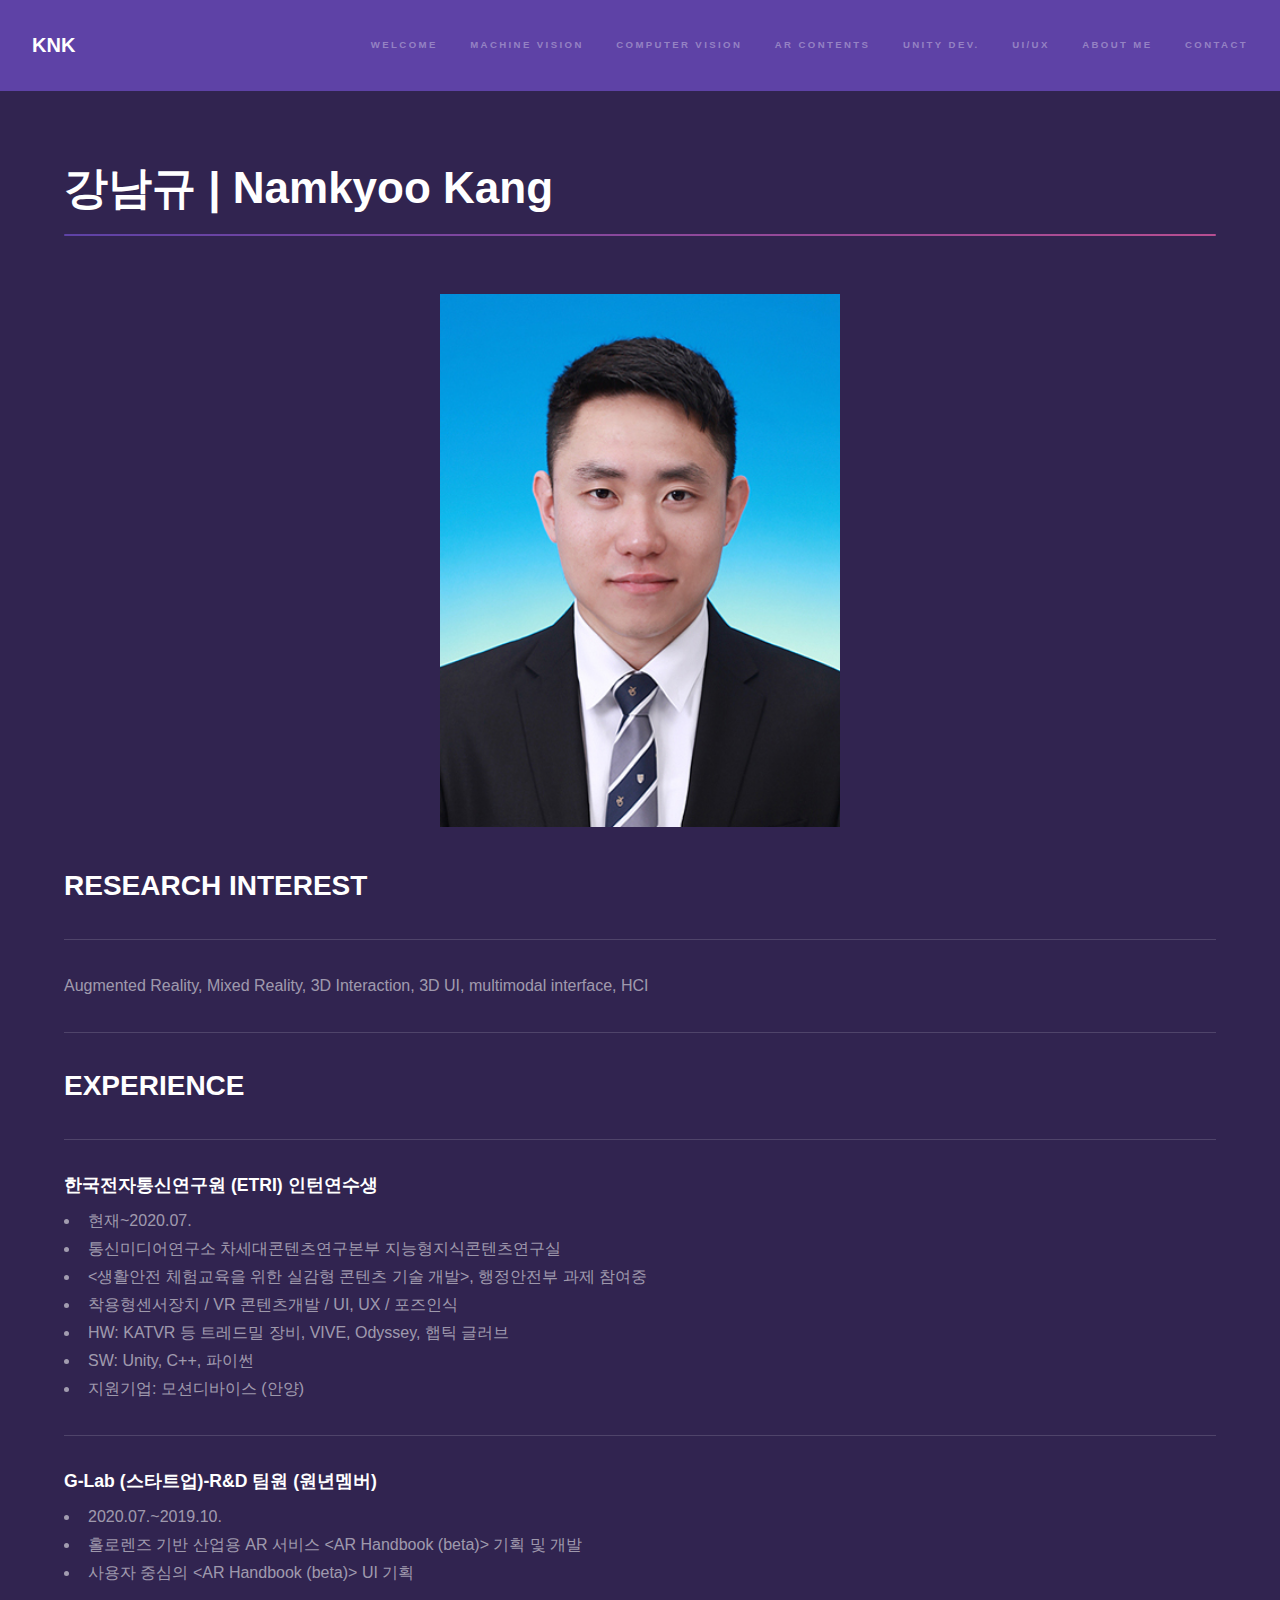
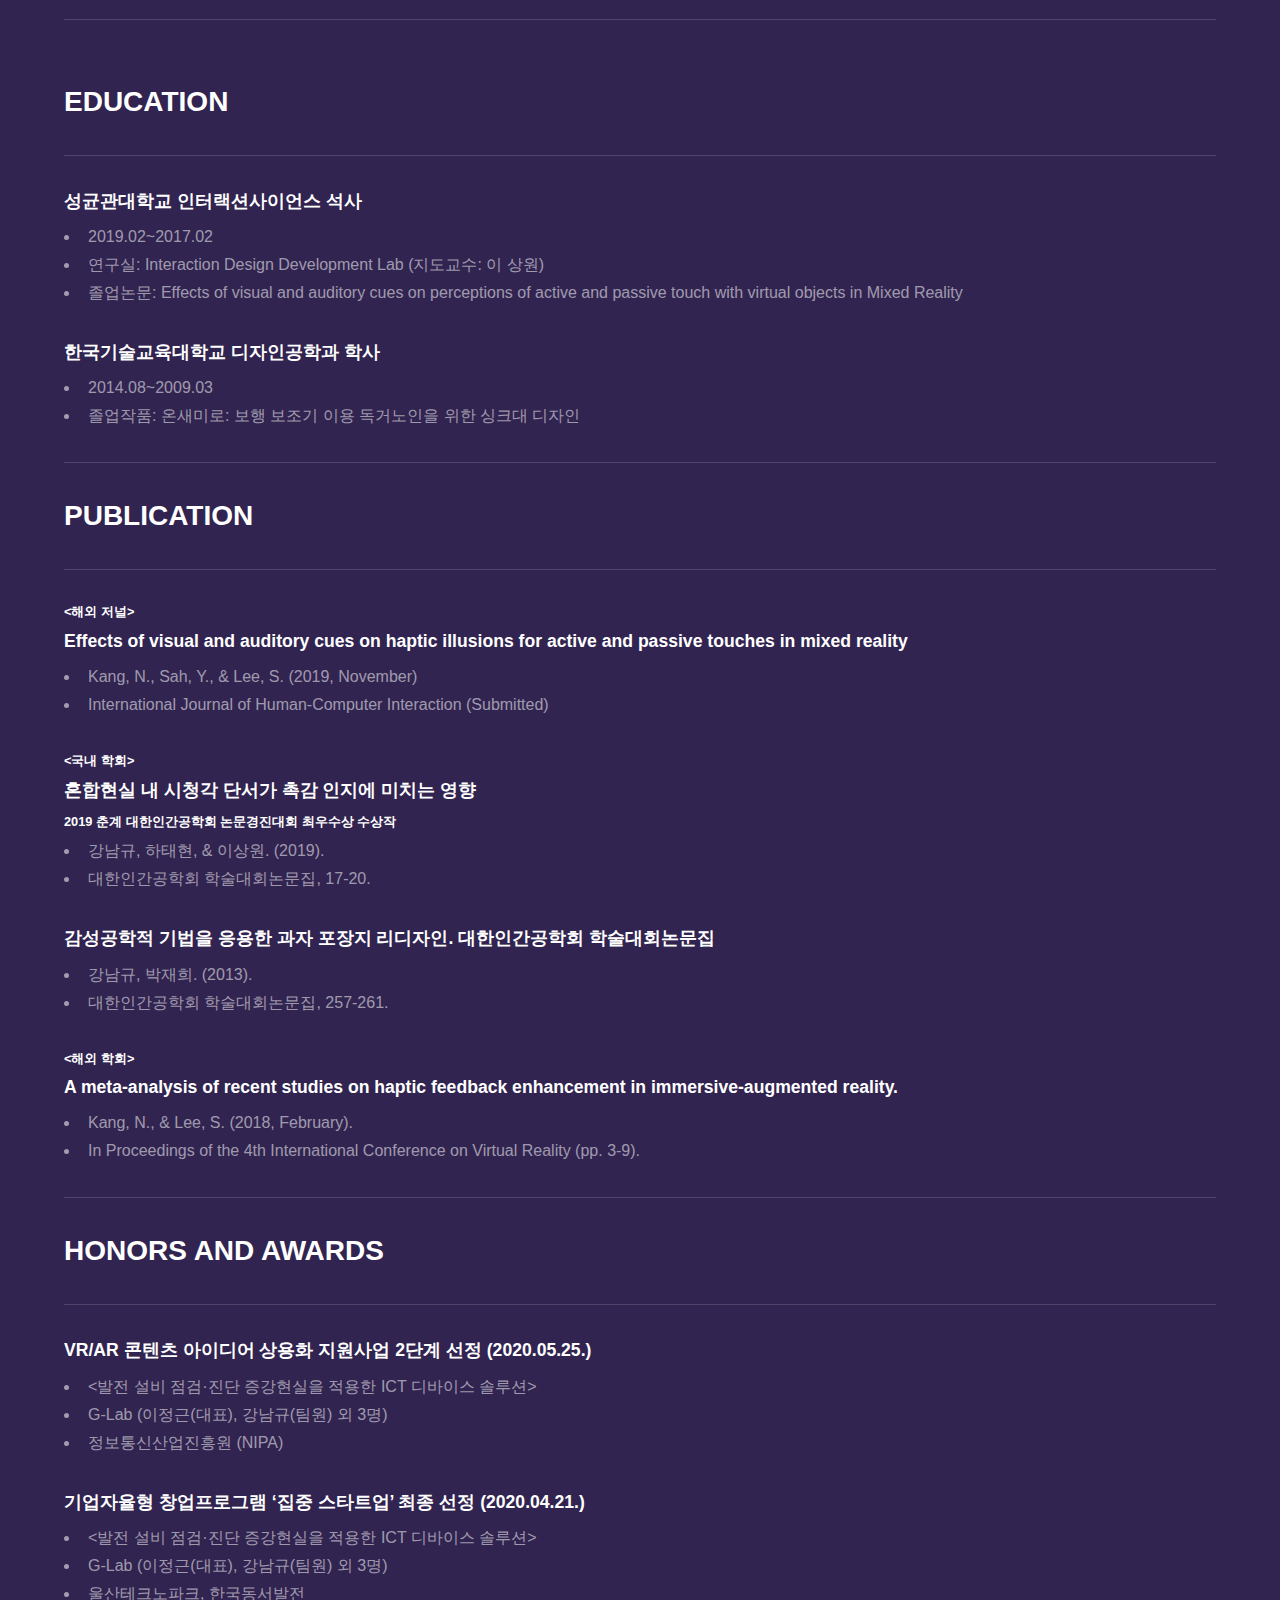
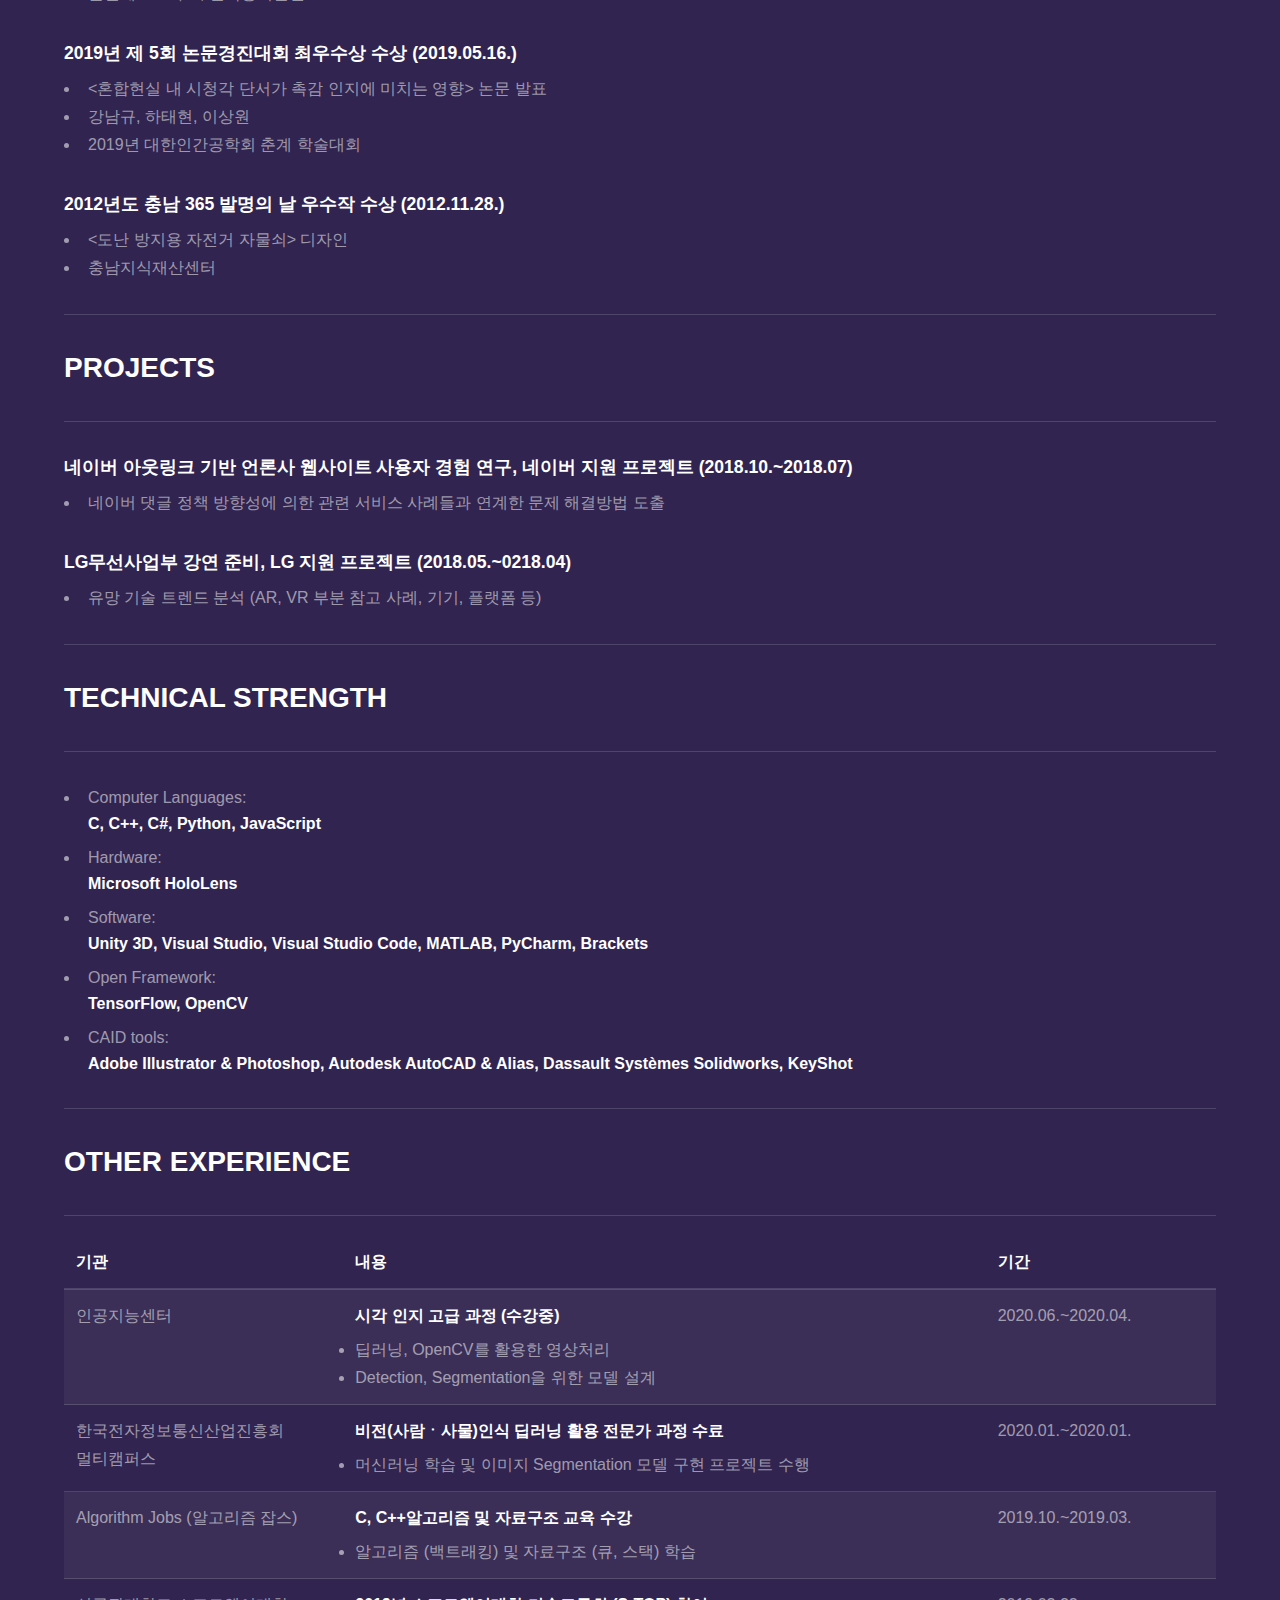
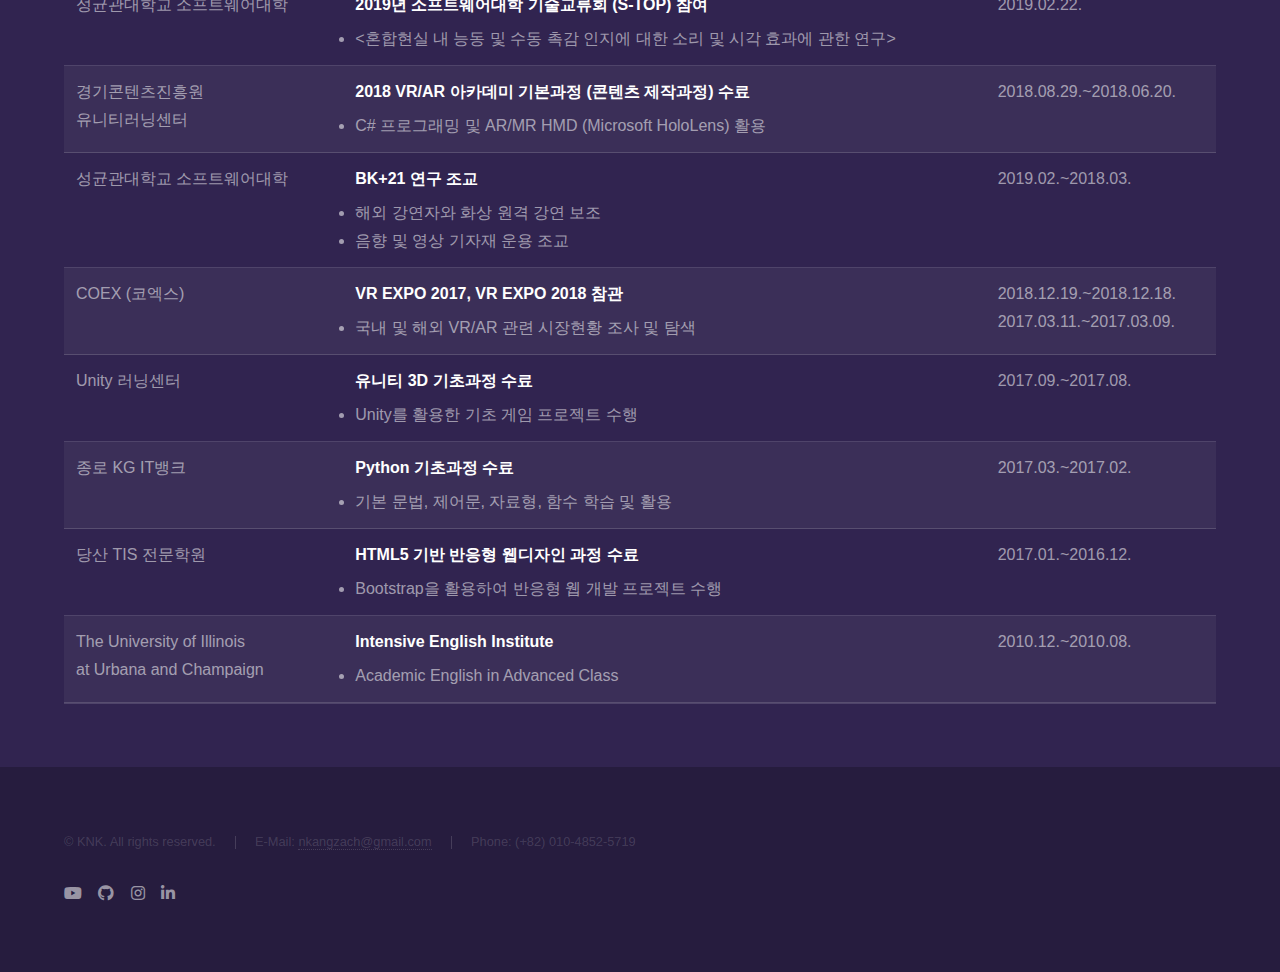
==== commit 4c0e57ef: "Update About Me" ====
--- a/about_me.html
+++ b/about_me.html
@@ -65,9 +65,21 @@
 									<hr />
 									<div class="row">
 										<div class="col-6 col-12">
-											<h3>G-Lab (예비 스타트업)-R&D 팀원</h3>
-											<ul>
-												<li>현재~2019.10</li>
+											<h3>한국전자통신연구원 (ETRI) 인턴연수생</h3>
+											<ul>
+												<li>현재~2020.07.</li>
+												<li>통신미디어연구소 차세대콘텐츠연구본부 지능형지식콘텐츠연구실</li>
+												<li>&lt;생활안전 체험교육을 위한 실감형 콘텐츠 기술 개발&gt;, 행정안전부 과제 참여중</li>
+												<li>착용형센서장치 / VR 콘텐츠개발 / UI, UX / 포즈인식</li>
+												<li>HW: KATVR 등 트레드밀 장비, VIVE, Odyssey, 햅틱 글러브</li>
+												<li>SW: Unity, C++, 파이썬</li>
+												<li>지원기업: 모션디바이스 (안양)</li>
+											</ul>
+											<hr />	
+											<pre></pre>
+											<h3>G-Lab (스타트업)-R&D 팀원 (원년멤버)</h3>
+											<ul>
+												<li>2020.07.~2019.10.</li>
 												<li>홀로렌즈 기반 산업용 AR 서비스 &lt;AR Handbook (beta)&gt; 기획 및 개발</li>
 												<li>사용자 중심의 &lt;AR Handbook (beta)&gt; UI 기획</li>
 											</ul>
@@ -216,7 +228,7 @@
 															<li>딥러닝, OpenCV를 활용한 영상처리</li>
 															<li>Detection, Segmentation을 위한 모델 설계</li>
 													</td>
-													<td>현재~2020.04.</td>
+													<td>2020.06.~2020.04.</td>
 												</tr>
 												<tr>
 													<td>한국전자정보통신산업진흥회<br />멀티캠퍼스</td>
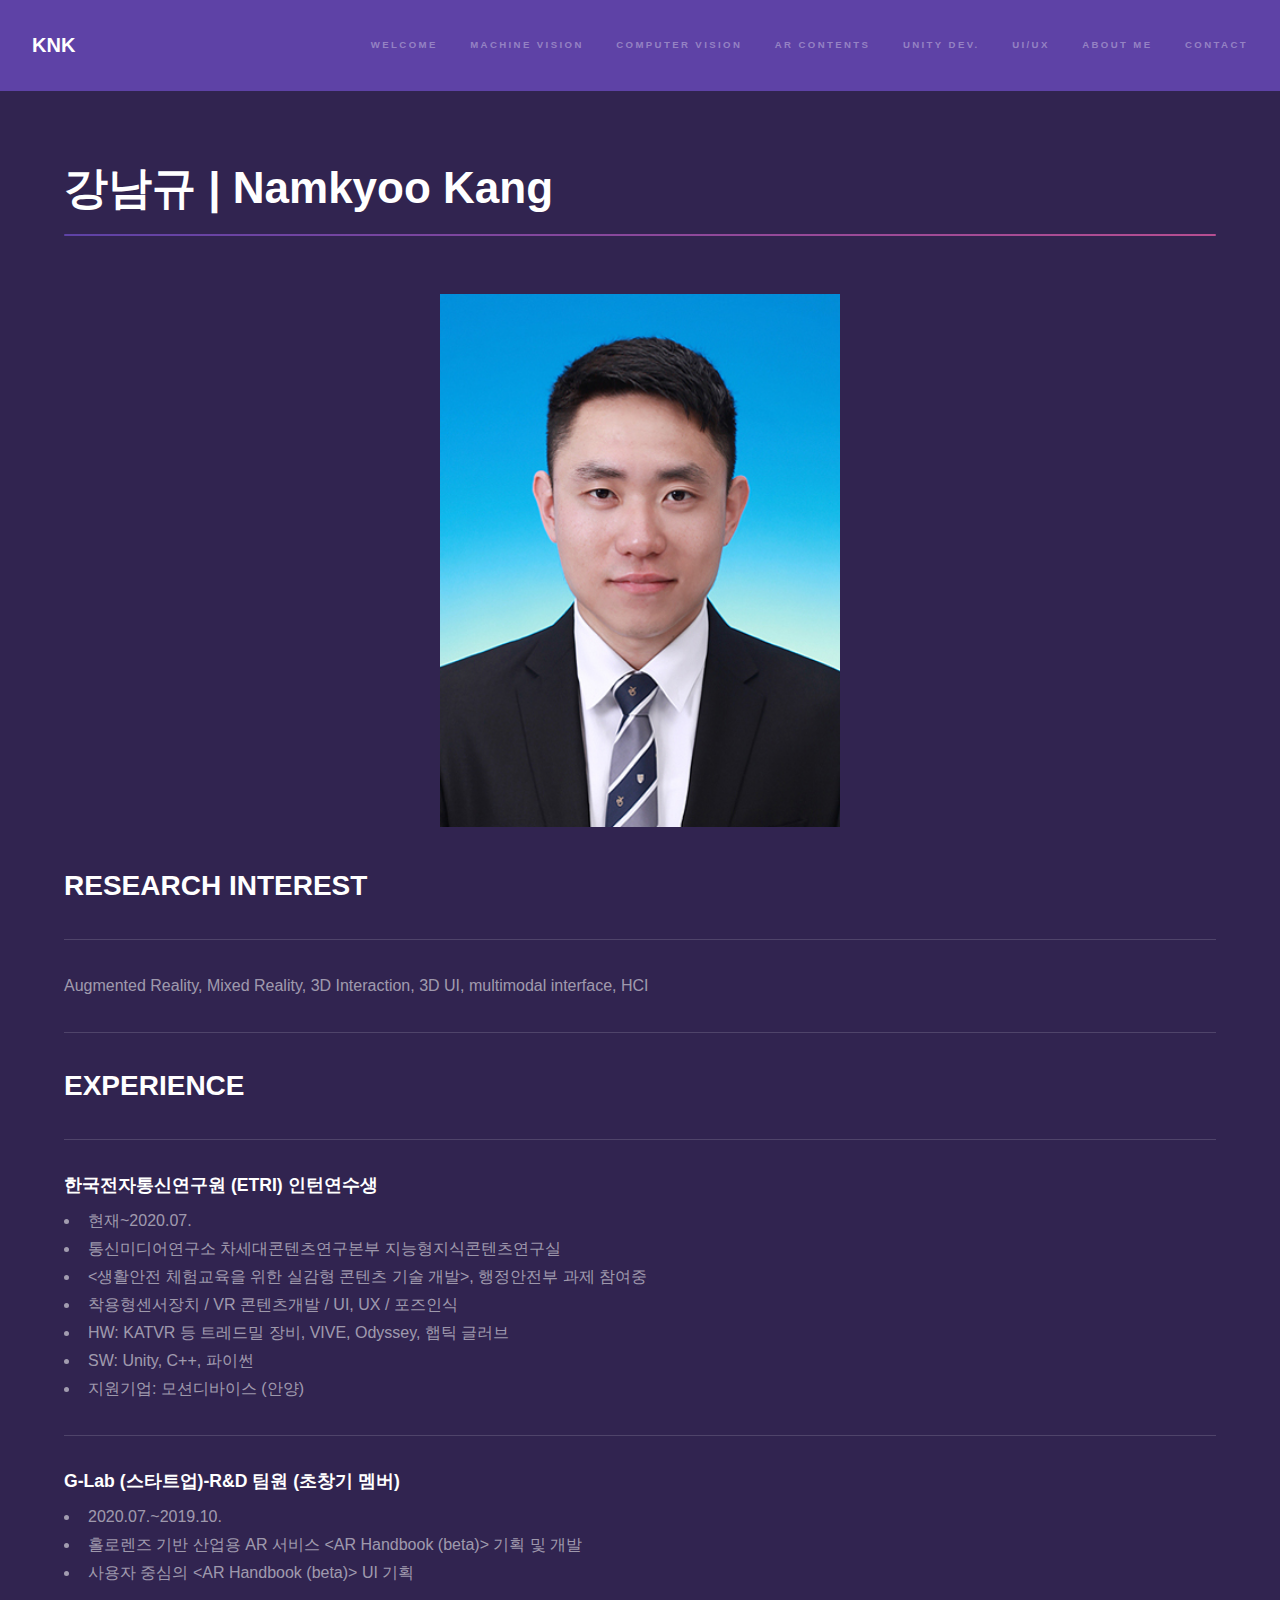
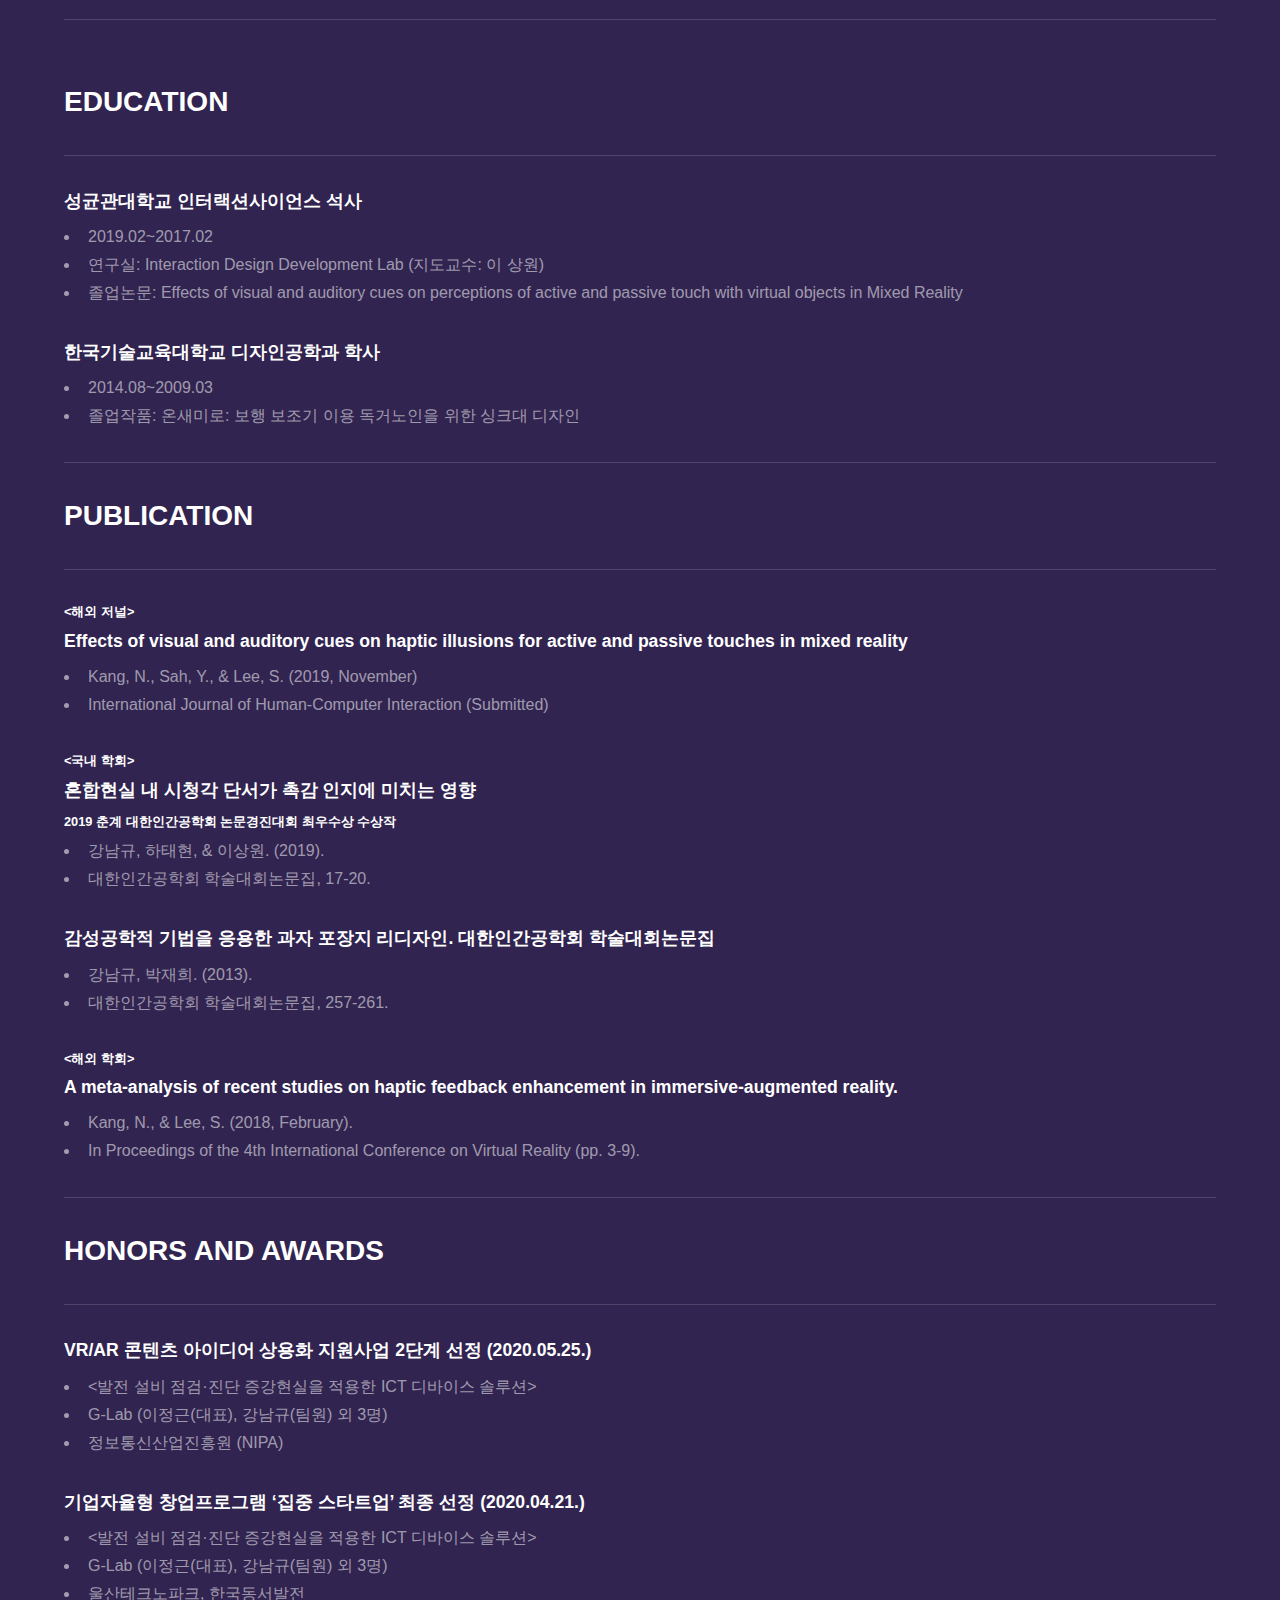
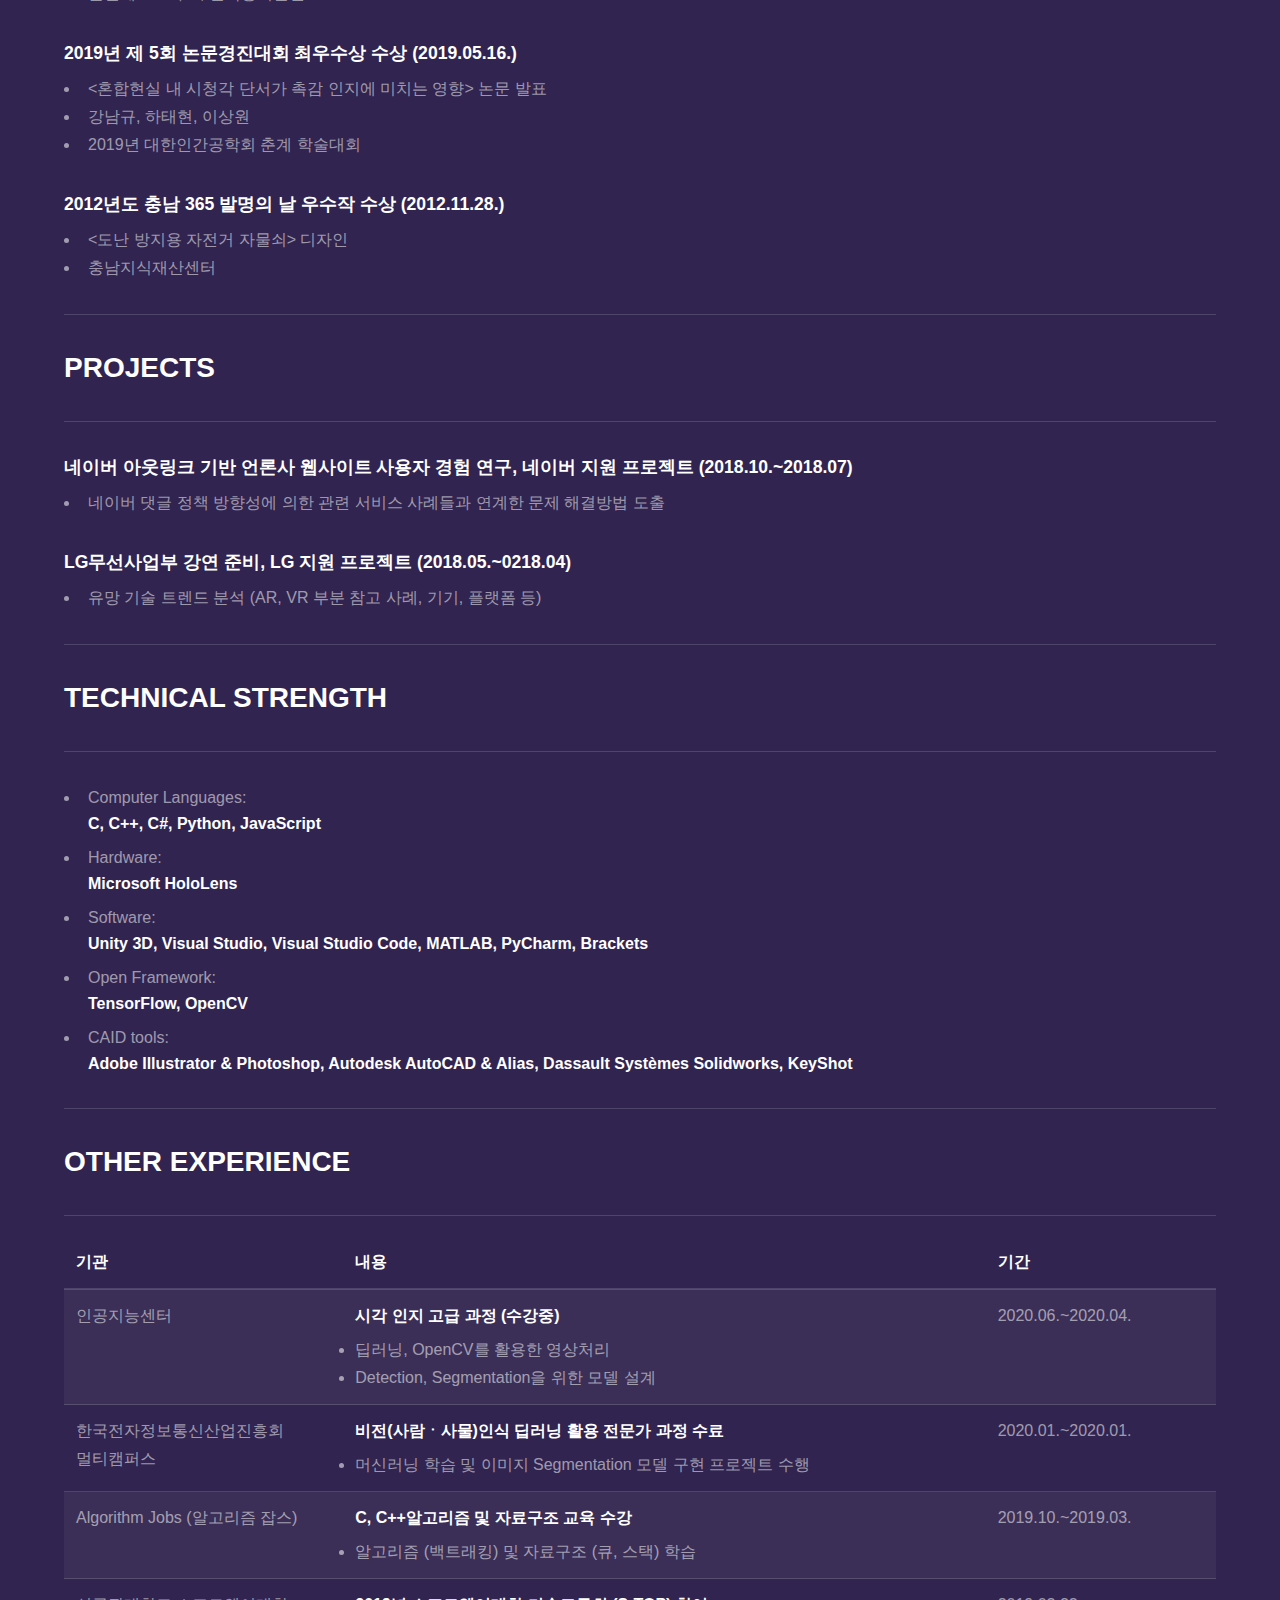
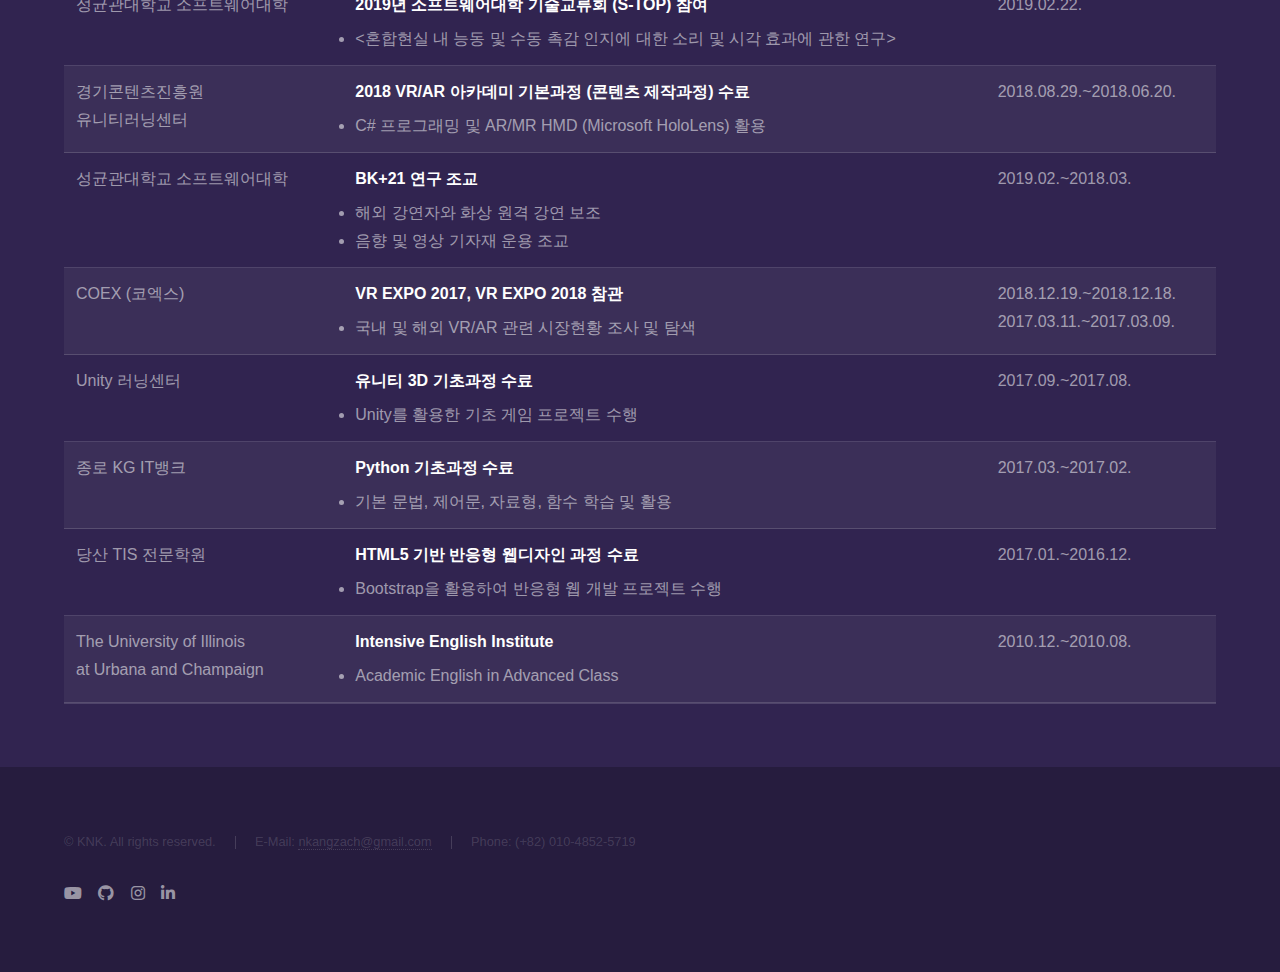
==== commit 23cf9a84: "Update About Me" ====
--- a/about_me.html
+++ b/about_me.html
@@ -77,7 +77,7 @@
 											</ul>
 											<hr />	
 											<pre></pre>
-											<h3>G-Lab (스타트업)-R&D 팀원 (원년멤버)</h3>
+											<h3>G-Lab (스타트업)-R&D 팀원 (초창기 멤버)</h3>
 											<ul>
 												<li>2020.07.~2019.10.</li>
 												<li>홀로렌즈 기반 산업용 AR 서비스 &lt;AR Handbook (beta)&gt; 기획 및 개발</li>
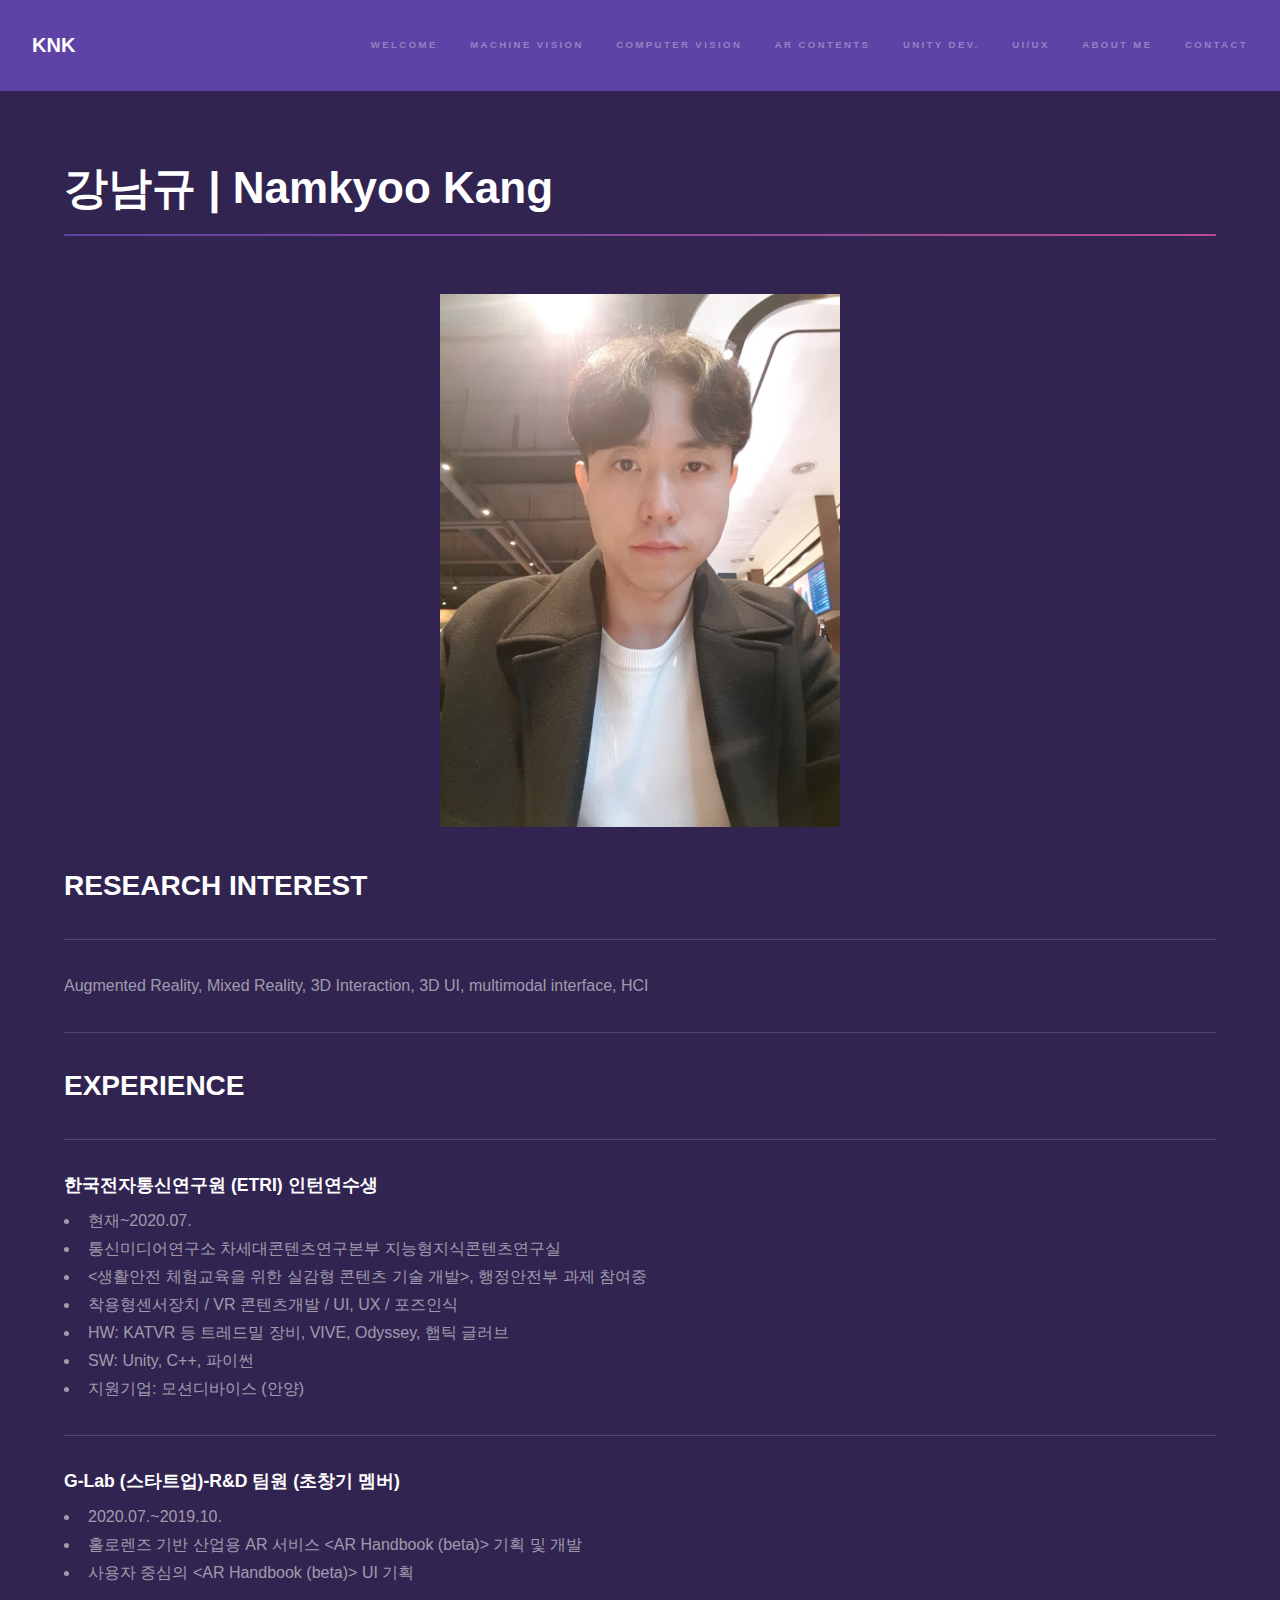
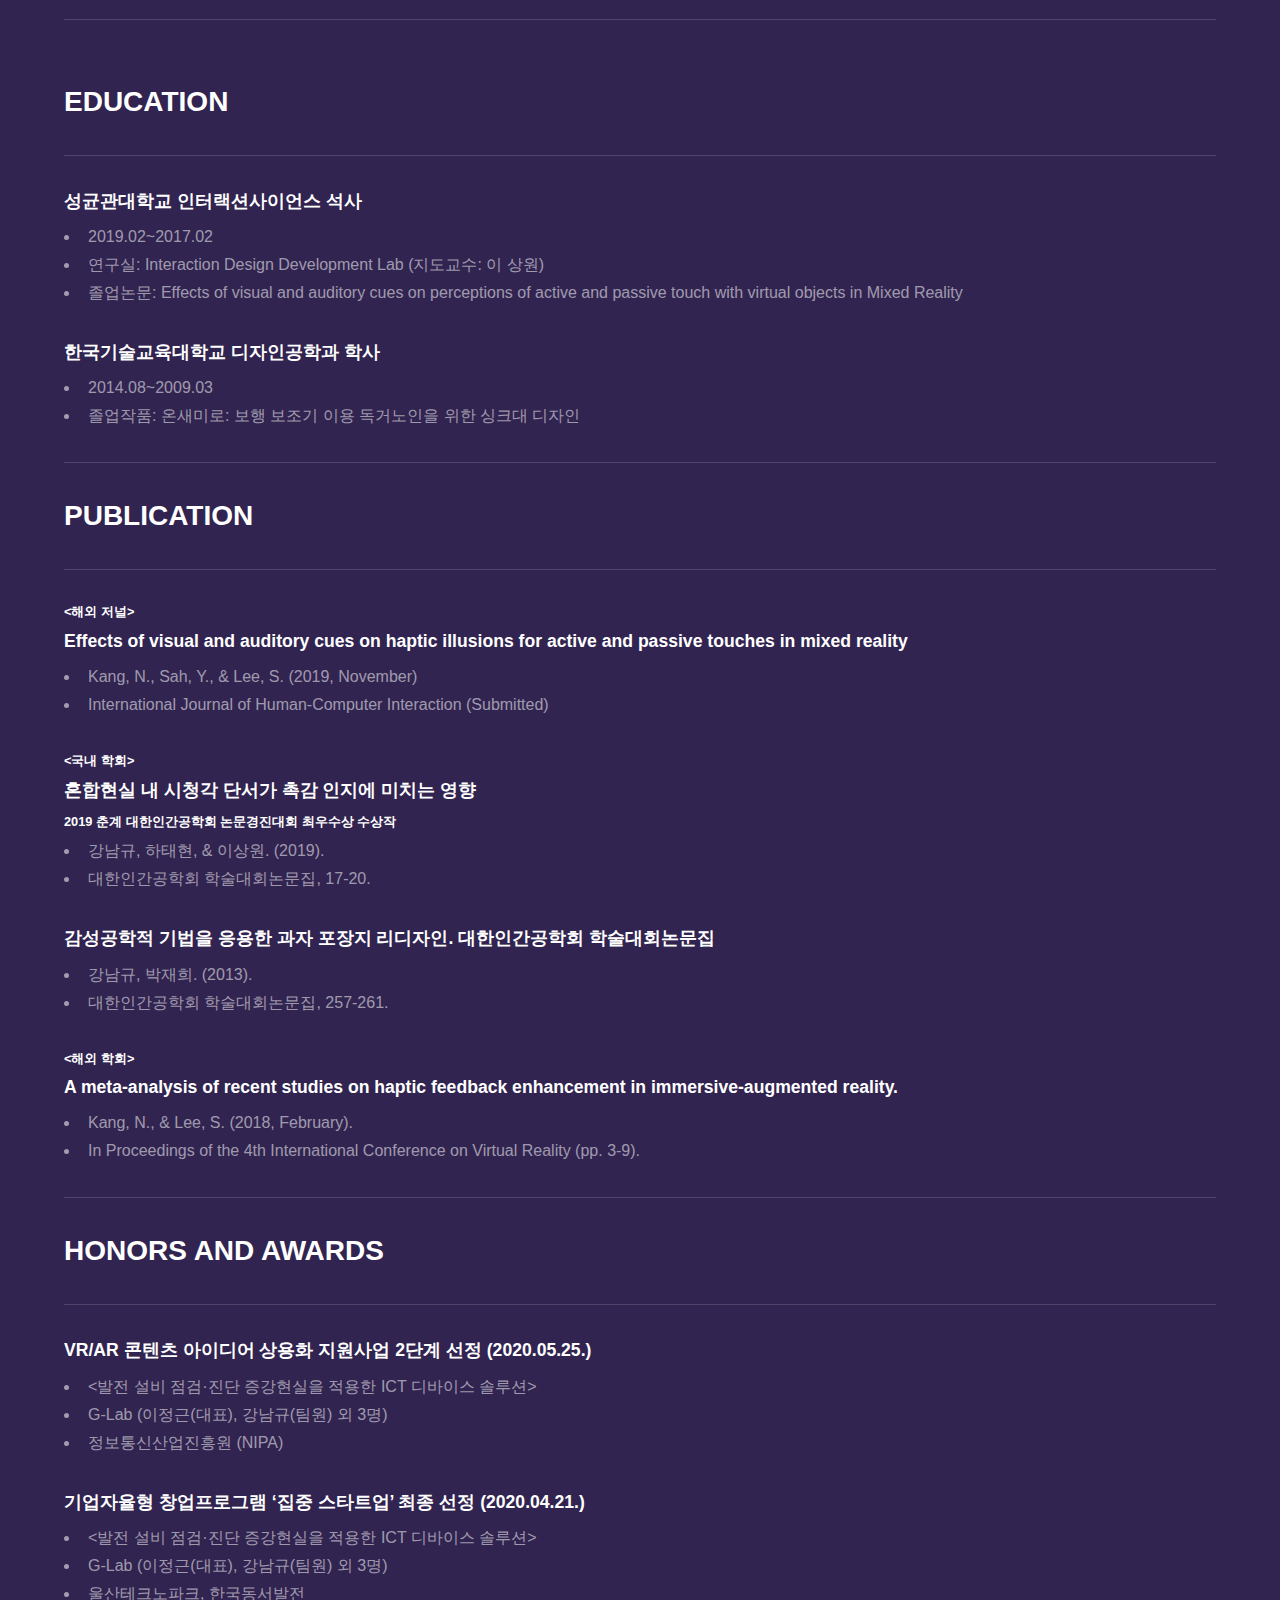
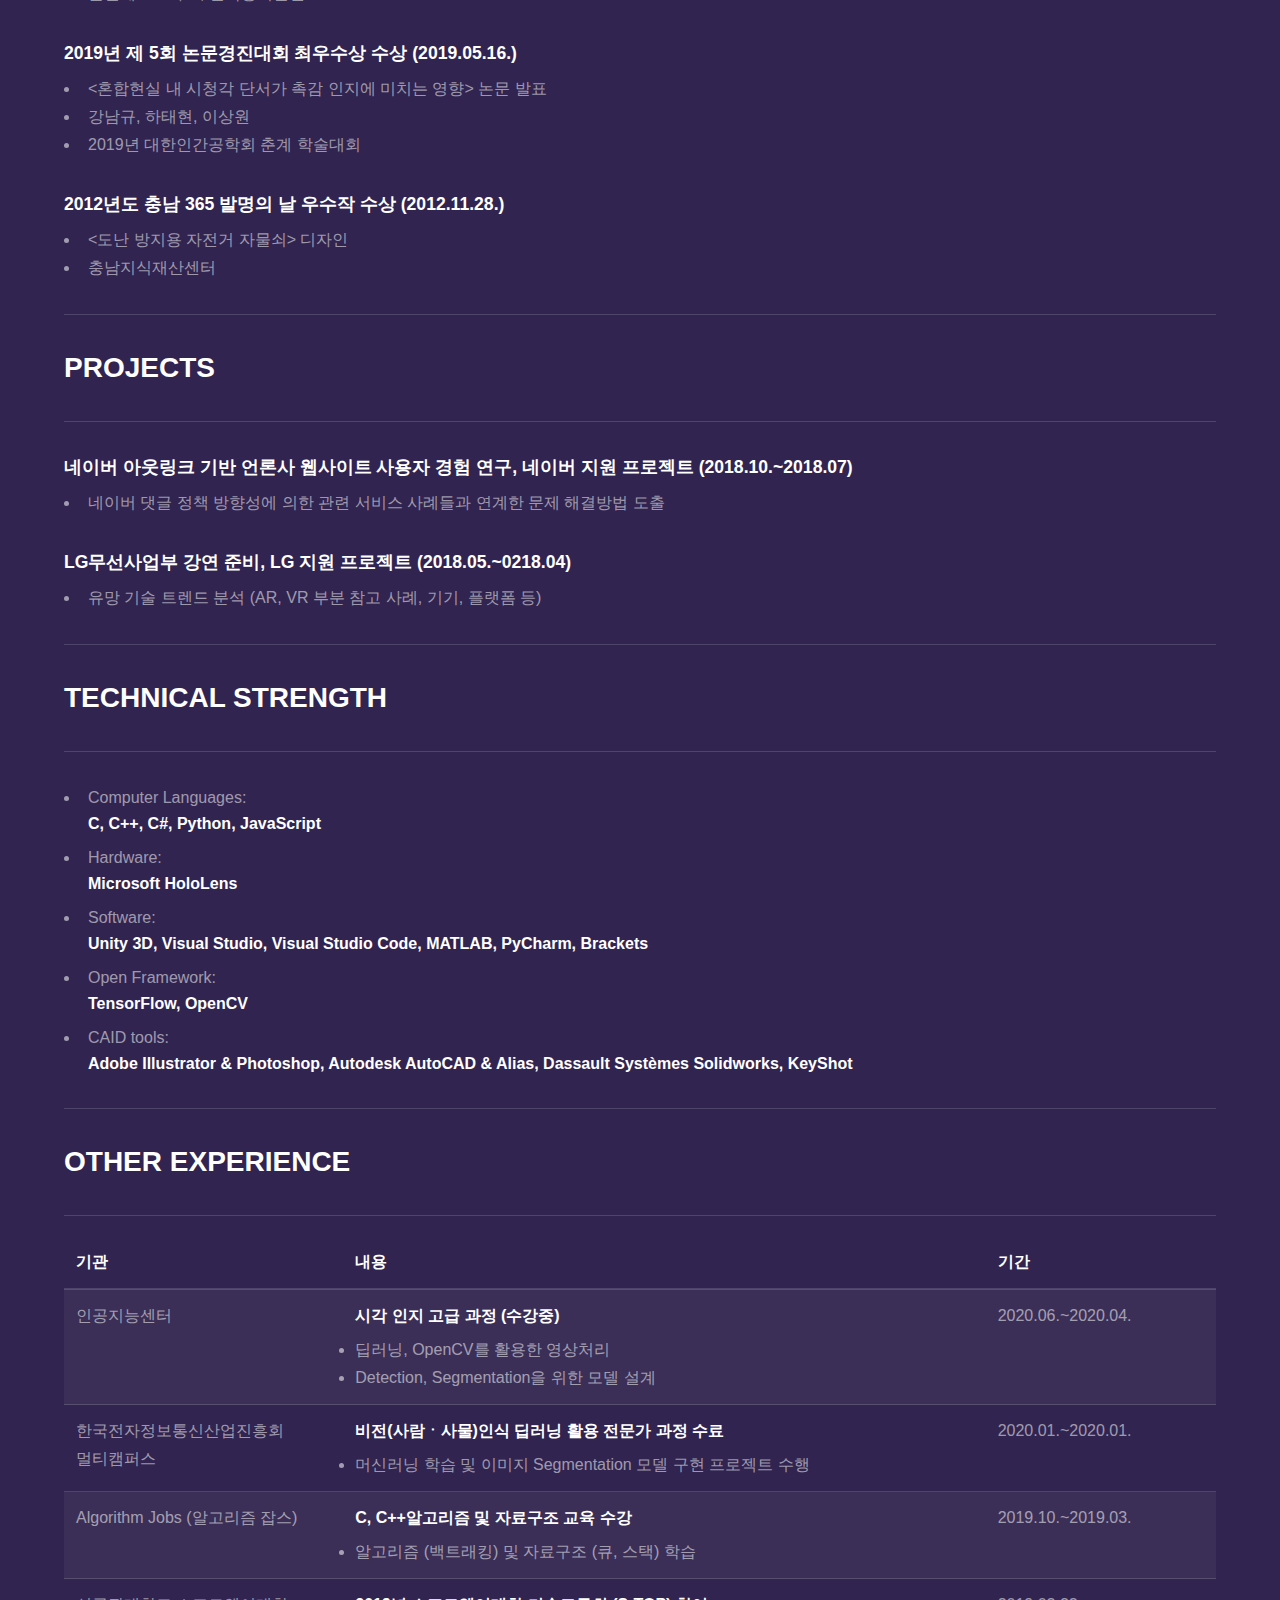
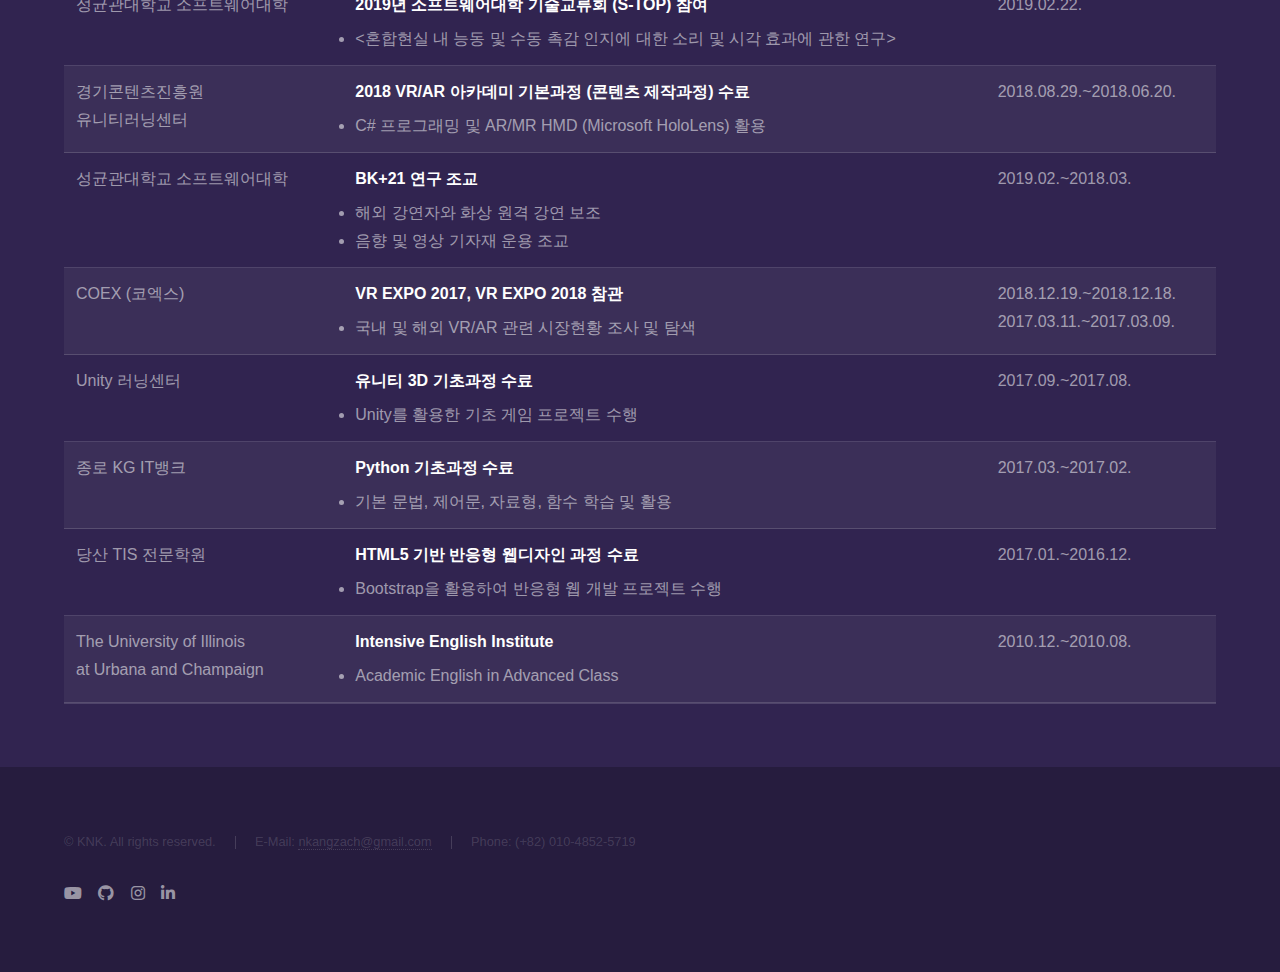
==== commit d74d00ac: "Update about_me.html" ====
--- a/about_me.html
+++ b/about_me.html
@@ -44,7 +44,7 @@
 
 							<section>
 								<div align="center">
-									<img src="images/KNK.jpg" alt="" width="400" />
+									<img src="images/20230212.jpg" alt="" width="400" />
 								</div>
 								<pre></pre>
 							</section>
@@ -341,4 +341,4 @@
 			<script src="assets/js/main.js"></script>
 
 	</body>
-</html>+</html>
